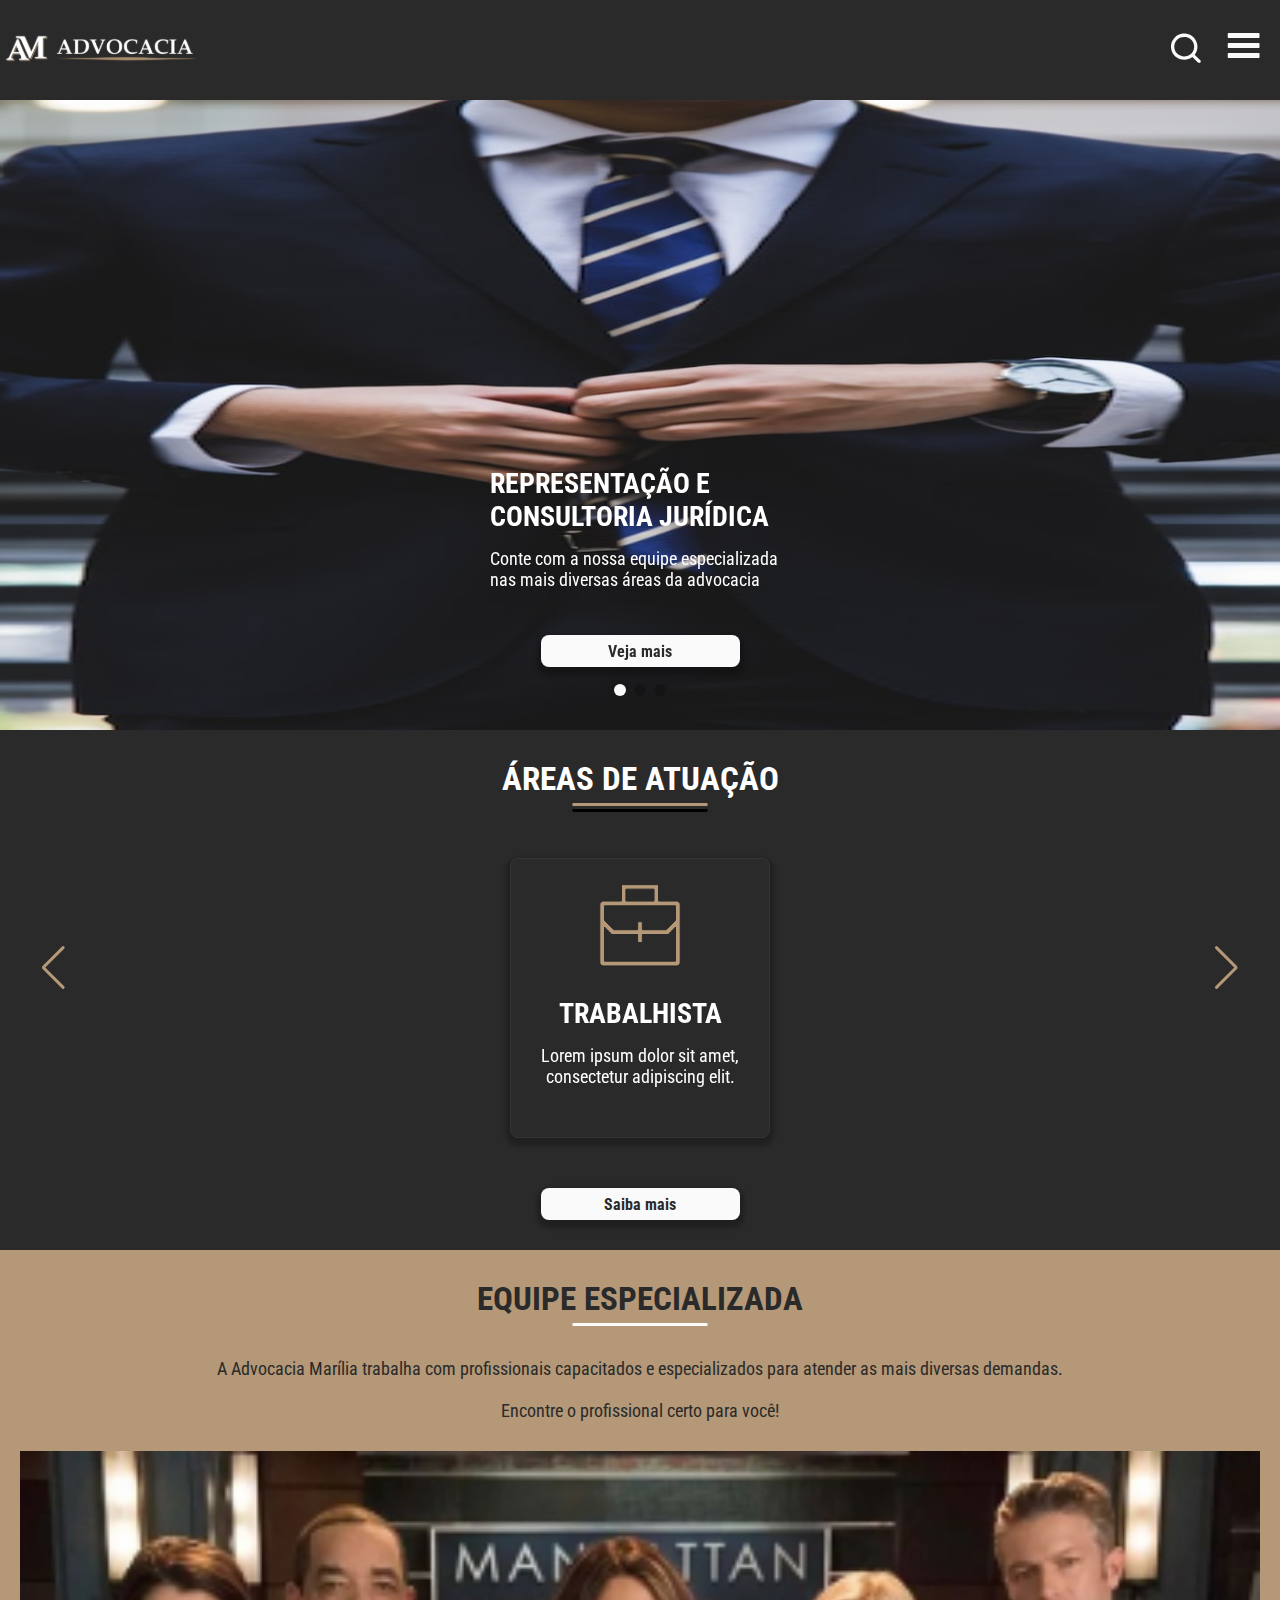
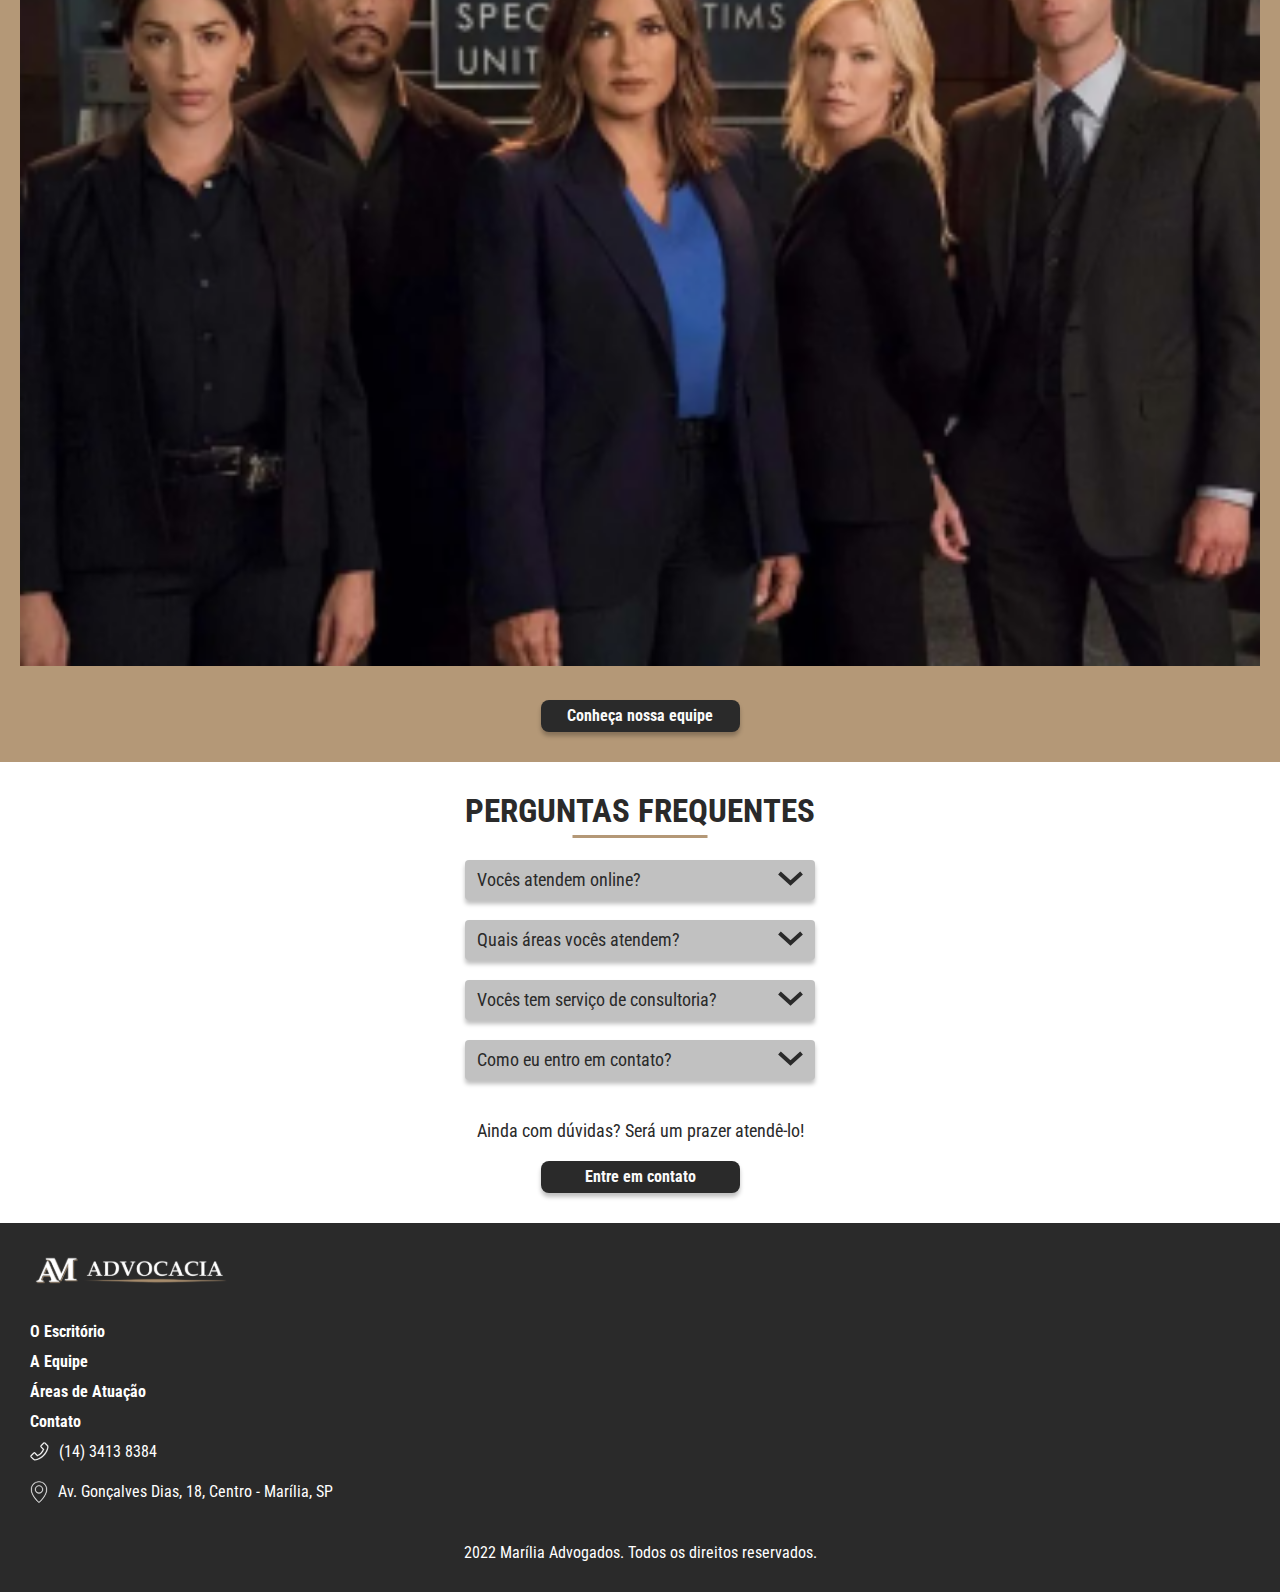
==== index.html @ bf653bd3 "first commit" ====
<!DOCTYPE html>
<html lang="pt-br">
<head>
    <meta charset="UTF-8">
    <meta http-equiv="X-UA-Compatible" content="IE=edge">
    <meta name="viewport" content="width=device-width, initial-scale=1.0">
    <link rel="stylesheet" href="style.css">
     <!-- Swiper -->
     <link
     rel="stylesheet"
     href="https://unpkg.com/swiper/swiper-bundle.min.css"
   />
   <!-- Font -->
    <link rel="preconnect" href="https://fonts.googleapis.com">
    <link rel="preconnect" href="https://fonts.gstatic.com" crossorigin>
    <link href="https://fonts.googleapis.com/css2?family=Roboto+Condensed:wght@400;700&display=swap" rel="stylesheet">
    <title>Document</title>
</head>
<body>
    <header class="header">
        <div class="header__left">
            <a class="header__logo" href="#">
                <svg width="205" height="35" viewBox="0 0 205 35" fill="none" xmlns="http://www.w3.org/2000/svg" xmlns:xlink="http://www.w3.org/1999/xlink">
                    <rect width="205" height="35" fill="url(#pattern0)"/>
                    <defs>
                    <pattern id="pattern0" patternContentUnits="objectBoundingBox" width="1" height="1">
                    <use xlink:href="#image0_37_683" transform="translate(0 -0.00222717) scale(0.00222717 0.0130449)"/>
                    </pattern>
                    <image id="image0_37_683" width="449" height="77" xlink:href="[data-uri]"/>
                    </defs>
                </svg>
            </a>
        </div>
        <div class="header__right">
            <a class="header__search" href="#">
                <svg width="31" height="30" viewBox="0 0 31 30" fill="none" xmlns="http://www.w3.org/2000/svg">
                    <path d="M30.2887 27.1489L24.6594 21.6286C26.4757 19.3528 27.4612 16.5426 27.4575 13.6495C27.4575 11.0729 26.6807 8.55428 25.2253 6.41197C23.7699 4.26967 21.7012 2.59995 19.2809 1.61395C16.8607 0.627959 14.1975 0.369978 11.6281 0.872633C9.05877 1.37529 6.69868 2.616 4.84628 4.43788C2.99388 6.25976 1.73238 8.58098 1.22131 11.108C0.710234 13.635 0.972536 16.2543 1.97505 18.6347C2.97756 21.0151 4.67525 23.0497 6.85344 24.4812C9.03162 25.9126 11.5925 26.6766 14.2122 26.6766C17.1537 26.6802 20.0111 25.711 22.3249 23.9246L27.9377 29.4612C28.0916 29.6138 28.2747 29.7349 28.4765 29.8176C28.6782 29.9003 28.8946 29.9429 29.1132 29.9429C29.3318 29.9429 29.5482 29.9003 29.7499 29.8176C29.9517 29.7349 30.1348 29.6138 30.2887 29.4612C30.4439 29.3098 30.5671 29.1297 30.6511 28.9313C30.7352 28.7328 30.7785 28.52 30.7785 28.305C30.7785 28.09 30.7352 27.8772 30.6511 27.6788C30.5671 27.4803 30.4439 27.3002 30.2887 27.1489ZM4.27814 13.6495C4.27814 11.7171 4.86076 9.82808 5.95233 8.22135C7.04389 6.61462 8.59537 5.36233 10.4106 4.62283C12.2258 3.88334 14.2232 3.68985 16.1502 4.06684C18.0772 4.44383 19.8473 5.37437 21.2366 6.74078C22.6259 8.10719 23.572 9.8481 23.9553 11.7434C24.3386 13.6386 24.1419 15.6031 23.39 17.3884C22.6381 19.1737 21.3649 20.6996 19.7312 21.7732C18.0976 22.8468 16.1769 23.4198 14.2122 23.4198C11.5775 23.4198 9.05074 22.3905 7.18775 20.5582C5.32476 18.7259 4.27814 16.2407 4.27814 13.6495Z" fill="#FAFAFA"/>
                </svg>
            </a>
            <a class="header__menu" href="#">
                <svg width="33" height="25" viewBox="0 0 33 25" fill="none" xmlns="http://www.w3.org/2000/svg">
                    <path d="M1.73633 0C1.18404 0 0.736328 0.447715 0.736328 1V4C0.736328 4.55228 1.18404 5 1.73633 5H31.5252C32.0775 5 32.5252 4.55228 32.5252 4V0.999999C32.5252 0.447714 32.0775 0 31.5252 0H1.73633ZM1.73633 10C1.18404 10 0.736328 10.4477 0.736328 11L0.736328 14C0.736328 14.5523 1.18404 15 1.73633 15H31.5252C32.0775 15 32.5252 14.5523 32.5252 14V11C32.5252 10.4477 32.0775 10 31.5252 10H1.73633ZM1.73633 20C1.18404 20 0.736328 20.4477 0.736328 21V24C0.736328 24.5523 1.18404 25 1.73633 25H31.5252C32.0775 25 32.5252 24.5523 32.5252 24V21C32.5252 20.4477 32.0775 20 31.5252 20H1.73633Z" fill="#FAFAFA"/>
                </svg>
            </a>
        </div>
    </header>
    <section class="index">
        <div class="swiper-container">
            <div class="swiper-wrapper">
                <div class="swiper-slide">
                    <img class="index__banner-img" src="/img/banner-index-1.png" alt="Homem de terno" loading="lazy">
                    <div class="index__banner-info">
                        <div class="index__banner-detail">
                            <h3 class="index__banner-title">REPRESENTAÇÃO E<br> CONSULTORIA JURÍDICA</h3>
                            <p class="index__banner-text">Conte com a nossa equipe especializada nas mais diversas áreas da advocacia</p>
                            <a class="ui-btn" href="#">Veja mais</a>
                        </div>
                    </div>
                </div>
                <div class="swiper-slide">
                    <img class="index__banner-img" src="/img/banner-index-2.png" alt="Homem em um atendimento via video chamada" loading="lazy">
                    <div class="index__banner-info">
                        <div class="index__banner-detail">
                            <h3 class="index__banner-title ">FLEXIBILIDADE</h3>
                            <p class="index__banner-text">Atendimento online ou presencial, nos ajustamos às suas necessidades!</p>
                            <a class="ui-btn" href="#">Veja mais</a>
                        </div>
                    </div>
                </div>
                <div class="swiper-slide">
                    <img class="index__banner-img" src="/img/banner-index-3.png" alt="Nosso Escritório" loading="lazy">
                    <div class="index__banner-info">
                        <div class="index__banner-detail">
                            <h3 class="index__banner-title">O ESCRITÓRIO</h3>
                            <p class="index__banner-text">Lorem ipsum dolor sit amet, consectetur adipiscing elit, sed do eiusmod tempor.</p>
                            <a class="ui-btn" href="#">Veja mais</a>
                        </div>
                    </div>
                </div>
            </div>

            <!-- If we need pagination -->
            <div id="swiper-pagination" class="swiper-pagination"></div>
          </div>
    </section>
    <section class="acting">
        <div class="acting__title">
            <h3>ÁREAS DE ATUAÇÃO</h3>
        </div>
        <div class="swiper-acting">
            <div class="swiper-wrapper">
                <div class="swiper-slide">
                    <div class="acting__card">
                        <svg class="acting__card-icon" width="82" height="83" viewBox="0 0 82 83" fill="none" xmlns="http://www.w3.org/2000/svg">
                            <path d="M59.4845 16.5781V17.0781H59.9845H77.5151C78.496 17.0793 79.4376 17.4738 80.1329 18.1768C80.8284 18.8799 81.2206 19.8343 81.2219 20.831V78.176C81.2206 79.1726 80.8284 80.127 80.1329 80.8301C79.4375 81.533 78.496 81.9275 77.5151 81.9288H4.49247C3.51151 81.9275 2.56998 81.533 1.87466 80.8301C1.17924 80.1271 0.786999 79.1729 0.785645 78.1763V20.8307C0.786955 19.8341 1.17918 18.8798 1.87461 18.1768C2.56993 17.4738 3.51148 17.0793 4.49247 17.0781H21.9836H22.4836V16.5781V0.643066H59.4845V16.5781ZM27.4179 5.13679H26.9179V5.63679V16.5781V17.0781H27.4179H54.5502H55.0502V16.5781V5.63679V5.13679H54.5502H27.4179ZM76.5267 22.3358V21.8358H76.0267H5.98083H5.48083V22.3358V36.1192V36.3248L5.62536 36.4709L14.656 45.6001L14.8028 45.7484H15.0115H38.1562H38.6562V45.2484V37.7257H43.3514V45.2484V45.7484H43.8514H66.996H67.2047L67.3515 45.6001L76.3822 36.4709L76.5267 36.3248V36.1192V22.3358ZM5.48083 76.6714V77.1714H5.98083H76.0267H76.5267V76.6714V44.2615V43.045L75.6712 43.9098L69.1463 50.5062H43.8514H43.3514V51.0062V58.6148H38.6562V51.0062V50.5062H38.1562H12.8612L6.3363 43.9098L5.48083 43.045V44.2615V76.6714Z" fill="#B49877" stroke="#2A2A2A"/>
                        </svg>
                        <h3 class="acting__card-title">TRABALHISTA</h3>
                        <p class="acting__card-text">Lorem ipsum dolor sit amet, consectetur adipiscing elit.</p>
                    </div>
                </div>
                <div class="swiper-slide">
                    <div class="acting__card">
                        <svg class="acting__card-icon" width="85" height="85" viewBox="0 0 85 85" fill="none" xmlns="http://www.w3.org/2000/svg">
                            <path d="M78.3722 53.3883L78.3725 53.3885C80.119 54.5296 81.5527 56.0891 82.5433 57.9253C83.5338 59.7614 84.0498 61.816 84.0444 63.9023V63.9036V78.4356H66.7612V73.81H78.9188H79.4188V73.31L79.4188 63.9055C79.4188 63.9051 79.4188 63.9047 79.4188 63.9043C79.4231 62.5863 79.098 61.288 78.4731 60.1275C77.8481 58.9666 76.9428 57.9804 75.8396 57.2584L75.8395 57.2584L60.5693 47.2665L67.1897 35.1286L67.1899 35.1287L67.1951 35.1186C67.8336 33.8817 68.167 32.5101 68.1676 31.1182V31.1179L68.1676 18.4613C68.1676 18.461 68.1676 18.4607 68.1676 18.4603C68.1725 15.9004 67.4303 13.3946 66.0322 11.2502C64.6338 9.10546 62.6401 7.41539 60.2953 6.38716C57.9505 5.35894 55.3567 5.03725 52.8318 5.46154C50.4714 5.8582 48.2671 6.89069 46.454 8.44365L43.3081 5.04769C45.7814 2.88064 48.8104 1.43999 52.0592 0.891013C55.4725 0.31425 58.9799 0.746832 62.1508 2.13564C65.3217 3.52445 68.0179 5.80903 69.9085 8.70883C71.7991 11.6086 72.8017 14.9974 72.7932 18.4591V18.4603V31.1173C72.7904 33.2886 72.2604 35.4268 71.2488 37.348C71.2483 37.3491 71.2477 37.3501 71.2472 37.3512L66.8953 45.3293L66.6743 45.7344L67.0605 45.9871L78.3722 53.3883Z" fill="#AC9173" stroke="#2A2A2A"/>
                            <path d="M53.0558 59.014L53.0561 59.0142C54.8026 60.1553 56.2363 61.7148 57.2269 63.551C58.2174 65.3871 58.7334 67.4417 58.728 69.528V69.5293V84.0613H0.645751L0.730728 69.5157L0.730722 69.512C0.727235 67.4284 1.2441 65.3769 2.23442 63.5437C3.22474 61.7105 4.65716 60.1535 6.40168 59.0142L6.40207 59.014L17.6478 51.6548L18.034 51.4021L17.813 50.997L13.4374 42.9754C13.4369 42.9743 13.4363 42.9733 13.4358 42.9723C12.4239 41.0536 11.9 38.9152 11.9104 36.7461V36.7437V24.0861C11.9104 14.2672 19.8847 6.2795 29.6839 6.2793C34.403 6.2866 38.9266 8.16544 42.2622 11.5037C45.5979 14.842 47.4733 19.3672 47.4768 24.0864V36.743C47.474 38.9144 46.944 41.0525 45.9324 42.9738C45.9319 42.9748 45.9313 42.9758 45.9308 42.9769L41.5791 50.955L41.3581 51.3602L41.7443 51.6128L53.0558 59.014ZM53.6024 79.4357H54.1024V78.9357L54.1024 69.5312C54.1024 69.5308 54.1024 69.5304 54.1024 69.5301C54.1067 68.212 53.7816 66.9137 53.1567 65.7532C52.5316 64.5923 51.6264 63.6061 50.5231 62.8841L50.5231 62.8841L35.2529 52.8922L41.8733 40.7544L41.8734 40.7544L41.8787 40.7443C42.5172 39.5074 42.8506 38.1358 42.8512 36.7439V36.7437V24.0861C42.8512 20.5964 41.4649 17.2498 38.9974 14.7822C36.5299 12.3147 33.1832 10.9285 29.6936 10.9285C26.204 10.9285 22.8573 12.3147 20.3897 14.7822C17.9222 17.2498 16.536 20.5964 16.536 24.0861V36.7427C16.5307 38.1326 16.8572 39.5036 17.4883 40.742L17.4881 40.7421L17.4948 40.7544L24.139 52.9351L8.93488 62.8839L9.20865 63.3023L8.93487 62.8839C7.83163 63.6059 6.92632 64.5921 6.30123 65.753C5.6765 66.9132 5.35147 68.2111 5.35562 69.5287C5.35562 69.5295 5.35562 69.5303 5.35562 69.531L5.30113 78.9328L5.29822 79.4357H5.80112H53.6024Z" fill="#AC9173" stroke="#2A2A2A"/>
                        </svg>
                            
                        <h3 class="acting__card-title">FAMÍLIA</h3>
                        <p class="acting__card-text">Lorem ipsum dolor sit amet, consectetur adipiscing elit.</p>
                    </div>
                </div>
                <div class="swiper-slide">
                    <div class="acting__card">
                        <svg class="acting__card-icon" width="85" height="85" viewBox="0 0 85 85" fill="none" xmlns="http://www.w3.org/2000/svg">
                            <path d="M74.1965 78.9163V79.4163H74.6965H84.0433V84.043H0.642822V79.4163H9.98954H10.4895V78.9163V0.642578H74.1965V78.9163ZM69.0699 79.4163H69.5699V78.9163V5.76928V5.26928H69.0699H15.6162H15.1162V5.76928V78.9163V79.4163H15.6162H39.5297H40.0297V78.9163V68.1629H44.6564V78.9163V79.4163H45.1564H69.0699Z" fill="#B49877" stroke="#2A2A2A"/>
                            <path d="M25.9639 55.9094V51.2827H30.5906V55.9094H25.9639Z" fill="#B49877" stroke="#2A2A2A"/>
                            <path d="M40.031 55.9094V51.2827H44.6577V55.9094H40.031Z" fill="#B49877" stroke="#2A2A2A"/>
                            <path d="M54.0967 55.9094V51.2827H58.7234V55.9094H54.0967Z" fill="#B49877" stroke="#2A2A2A"/>
                            <path d="M25.9639 39.0295V34.4028H30.5906V39.0295H25.9639Z" fill="#B49877" stroke="#2A2A2A"/>
                            <path d="M40.031 39.0295V34.4028H44.6577V39.0295H40.031Z" fill="#B49877" stroke="#2A2A2A"/>
                            <path d="M54.0967 39.0295V34.4028H58.7234V39.0295H54.0967Z" fill="#B49877" stroke="#2A2A2A"/>
                            <path d="M25.9639 22.1496V17.5229H30.5906V22.1496H25.9639Z" fill="#B49877" stroke="#2A2A2A"/>
                            <path d="M40.031 22.1496V17.5229H44.6577V22.1496H40.031Z" fill="#B49877" stroke="#2A2A2A"/>
                            <path d="M54.0967 22.1496V17.5229H58.7234V22.1496H54.0967Z" fill="#B49877" stroke="#2A2A2A"/>
                        </svg>
                        <h3 class="acting__card-title">IMOBILIÁRIO</h3>
                        <p class="acting__card-text">Lorem ipsum dolor sit amet, consectetur adipiscing elit.</p>
                    </div>
                </div>
                <div class="swiper-slide">
                    <div class="acting__card">
                        <svg class="acting__card-icon" width="85" height="70" viewBox="0 0 85 70" fill="none" xmlns="http://www.w3.org/2000/svg">
                            <path d="M83.2954 26.1573L83.2973 26.1597C83.6479 26.6059 83.8913 27.1265 84.009 27.6815C84.1267 28.2366 84.1155 28.8112 83.9762 29.3612L83.9758 29.3627L74.1308 68.7429H0.785645V4.93529C0.786823 3.98662 1.1642 3.07713 1.83502 2.40631C2.50584 1.73549 3.41534 1.35811 4.36402 1.35694L33.642 1.35694L33.6429 1.35694C34.3493 1.35569 35.0401 1.56417 35.6279 1.95596C36.2156 2.34774 36.6739 2.9052 36.9445 3.55767L36.9448 3.55837L40.0807 11.0875L40.2089 11.3952H40.5423H64.5924C65.5412 11.3963 66.4509 11.7737 67.1218 12.4446C67.7927 13.1155 68.1701 14.0251 68.1712 14.9739V24.222V24.722H68.6712L80.3525 24.722L80.354 24.722C80.9214 24.7202 81.4817 24.8487 81.9916 25.0975C82.5016 25.3464 82.9476 25.7089 83.2954 26.1573ZM5.43218 63.5963V64.0963H5.93218H8.59011H8.98051L9.07519 63.7176L18.1162 27.551L18.1163 27.5504C18.3175 26.742 18.7836 26.0242 19.4403 25.5115C20.097 24.9988 20.9064 24.7209 21.7395 24.722H21.7402H63.025H63.525V24.222V16.5418V16.0418H63.025H37.1117L33.0579 6.31119L32.9297 6.00348H32.5964H5.93218H5.43218V6.50348V63.5963ZM62.525 24.222H21.7402L62.525 16.5418H63.025V17.0418V23.722V24.222H62.525ZM70.1127 64.0963H70.5031L70.5977 63.7176L79.0296 29.9898L79.1849 29.3685H78.5445H22.8423H22.4519L22.3573 29.7472L13.9254 63.4751L13.7701 64.0963H14.4105H70.1127Z" fill="#B49877" stroke="#2A2A2A"/>
                        </svg>
                            
                        <h3 class="acting__card-title">PREVIDENCIÁRIO</h3>
                        <p class="acting__card-text">Lorem ipsum dolor sit amet, consectetur adipiscing elit.</p>
                    </div>
                </div>
                <div class="swiper-slide">
                    <div class="acting__card">
                        <svg class="acting__card-icon" width="101" height="92" viewBox="0 0 101 92" fill="none" xmlns="http://www.w3.org/2000/svg">
                            <path d="M65.4166 24.7576V24.5505L65.2701 24.404L45.8845 5.01837L45.738 4.87192H45.5309H45.3066H44.8066V5.37192V24.9819V25.4819H45.3066H64.9166H65.4166V24.9819V24.7576ZM5.58652 73.3533V73.8533H6.08652H64.9166H65.4166V73.3533V30.2113V29.7113H64.9166H40.5772V5.37192V4.87192H40.0772H6.08652H5.58652V5.37192V73.3533ZM69.6459 22.7988V78.0827H1.35718V0.642578H47.4898L69.6459 22.7988Z" fill="#AC9173" stroke="#2A2A2A"/>
                            <path d="M15.7368 50.6288V46.3994H51.3422V50.6288H15.7368Z" fill="#AC9173" stroke="#2A2A2A"/>
                            <path d="M15.7368 63.702V59.4727H51.3422V63.702H15.7368Z" fill="#AC9173" stroke="#2A2A2A"/>
                            <path d="M52.4547 87.5311L54.6596 73.426L61.4376 57.8571L66.4758 49.9762L79.5161 58.3532L71.8855 70.6625L66.6835 77.9165L60.7446 83.8898L52.0843 88.1638L52.4547 87.5311Z" fill="#2A2A2A" stroke="#2A2A2A"/>
                            <path d="M50.7893 87.766C50.752 88.2609 50.855 88.7563 51.0864 89.1954C51.3179 89.6345 51.6684 89.9995 52.0978 90.2485L52.109 90.2551C52.4088 90.4321 52.7406 90.5481 53.0853 90.5964C53.4301 90.6447 53.7809 90.6243 54.1178 90.5365C54.4011 90.4622 54.6703 90.3419 54.9147 90.1804C63.6613 84.3988 70.9686 76.6918 76.2767 67.65L88.9188 46.0535C89.5491 44.9832 89.962 43.799 90.1339 42.5688C90.3058 41.3386 90.2334 40.0866 89.9206 38.8845C89.6079 37.6824 89.0611 36.5537 88.3115 35.5633C87.5619 34.5728 86.6243 33.74 85.5523 33.1124C84.4804 32.4849 83.2951 32.075 82.0645 31.9063C80.8339 31.7376 79.582 31.8133 78.3807 32.1291C77.1794 32.4449 76.0522 32.9946 75.0637 33.7468C74.0752 34.4989 73.2447 35.4387 72.62 36.5123L71.8959 37.7492L69.1985 36.1702C67.9722 35.4524 66.5111 35.2511 65.1364 35.6106C63.7617 35.9701 62.5862 36.8609 61.8683 38.0871L51.686 55.4811L54.6215 57.1996L64.8039 39.8056C65.066 39.358 65.4952 39.0328 65.997 38.9016C66.4988 38.7704 67.0322 38.8438 67.4799 39.1058L70.1774 40.6848L59.9774 58.1089C54.6918 67.1639 51.5488 77.3087 50.7893 87.766ZM75.5561 38.2307C75.9569 37.546 76.4887 36.9469 77.121 36.4678C77.7533 35.9886 78.4738 35.6386 79.2414 35.4379C80.0089 35.2372 80.8085 35.1896 81.5945 35.2979C82.3804 35.4062 83.1373 35.6682 83.822 36.069C84.5067 36.4698 85.1057 37.0016 85.5849 37.6339C86.0641 38.2662 86.414 38.9867 86.6148 39.7543C86.8155 40.5218 86.8631 41.3214 86.7548 42.1073C86.6465 42.8933 86.3845 43.6502 85.9837 44.3349L79.1868 55.9457L68.7593 49.8414L75.5561 38.2307ZM67.0403 52.7772L77.4677 58.8813L73.3405 65.9317C68.5577 74.0777 62.0648 81.0893 54.3096 86.4827C55.216 77.08 58.1513 67.9858 62.9131 59.8275L67.0403 52.7772Z" fill="#AC9173" stroke="#2A2A2A"/>
                        </svg>
                        <h3 class="acting__card-title">TRABALHISTA</h3>
                        <p class="acting__card-text">Lorem ipsum dolor sit amet, consectetur adipiscing elit.</p>
                    </div>
                </div>
                <div class="swiper-slide">
                    <div class="acting__card">
                        <svg class="acting__card-icon" width="85" height="80" viewBox="0 0 85 80" fill="none" xmlns="http://www.w3.org/2000/svg">
                            <path d="M67.0861 20.8043V21.0616L67.2955 21.2111L83.9469 33.1041V78.7551H0.642822V33.1041L17.2942 21.2111L17.5036 21.0616V20.8043V4.08453C17.5045 3.28565 17.8223 2.51975 18.3872 1.95486C18.952 1.39003 19.7178 1.07228 20.5166 1.07129H64.0731C64.8719 1.07228 65.6377 1.39003 66.2025 1.95486C66.7674 2.51975 67.0851 3.28565 67.0861 4.08453V20.8043ZM77.2875 34.8637L77.8997 34.4635L77.3045 34.0383L67.8767 27.3033L67.0861 26.7385V27.7102V40.6087V41.5329L67.8597 41.0272L77.2875 34.8637ZM22.6239 5.69156H22.1239V6.19156V43.5005V43.7819L22.3644 43.9279L34.5695 51.338L34.8018 51.479L35.0464 51.3609L43.7369 47.1655L51.6954 51.2922L51.9547 51.4266L52.1992 51.2668L62.2394 44.7019L62.4658 44.5539V44.2835V6.19156V5.69156H61.9658H22.6239ZM43.8851 52.4468L43.6629 52.3316L43.4376 52.4404L5.54572 70.7332L5.26309 70.8696V71.1835V73.6348V74.1348H5.76309H78.8266H79.3266V73.6348V71.128V70.824L79.0568 70.6841L43.8851 52.4468ZM6.02259 39.4111L5.26309 38.95V39.8385V64.9425V65.7391L5.98046 65.3928L29.0137 54.2736L29.8425 53.8735L29.0559 53.3959L6.02259 39.4111ZM57.3797 53.4005L56.6633 53.8689L57.4231 54.2628L78.5965 65.241L79.3266 65.6195V64.7971V39.9741V39.0498L78.553 39.5556L57.3797 53.4005ZM17.5036 27.7102V26.7386L16.713 27.3033L7.34578 33.994L6.72878 34.4348L7.37689 34.8283L16.7441 40.5162L17.5036 40.9774V40.0888V27.7102Z" fill="#B49877" stroke="#2A2A2A"/>
                        </svg>
                            
                        <h3 class="acting__card-title">SUCESSÕES</h3>
                        <p class="acting__card-text">Lorem ipsum dolor sit amet, consectetur adipiscing elit.</p>
                    </div>
                </div>
            </div>
            <!-- If we need navigation buttons -->
            <div class="swiper-button-prev"></div>
            <div class="swiper-button-next"></div>
        </div>
        <a class="ui-btn" href="#">Saiba mais</a>
    </section>
    <section class="team">
        <div class="team__title">
            <h3>EQUIPE ESPECIALIZADA</h3>
        </div>
        <p class="team__text">
            A Advocacia Marília trabalha com profissionais capacitados e especializados para atender as mais diversas demandas.<br><br>
            Encontre o profissional certo para você!
        </p>
        <img class="team__img" src="/img/team-img.png" alt="Imagem da equipe">
        <a class="ui-btn-black" href="#">Conheça nossa equipe</a>
    </section>
    <section class="question">
        <div class="question__title">
            <h3>PERGUNTAS FREQUENTES</h3>
        </div>
        <div class="question__select-box">
            <div class="question__select">
                <span class="question__select-text">Vocês atendem online?</span>
                <div class="question__select-icon">
                    <svg class="question__select-svg" width="25" height="15" viewBox="0 0 25 15" fill="none" xmlns="http://www.w3.org/2000/svg">
                        <path d="M23.5405 2L12.5045 12L1.46846 2" stroke="#2A2A2A" stroke-width="4"/>
                    </svg>
                </div>
            </div>
            <div class="question__select-info">
                <p class="question__select-info-text">Lorem ipsum dolor sit amet, consectetur adipiscing elit, sed do eiusmod tempor incididunt ut labore et dolore magna aliqua. </p>
                <a class="ui-btn-black" href="#">Entre em contato</a>
            </div>
        </div>
        <div class="question__select-box">
            <div class="question__select">
                <span class="question__select-text">Quais áreas vocês atendem?</span>
                <div class="question__select-icon">
                    <svg class="question__select-svg" width="25" height="15" viewBox="0 0 25 15" fill="none" xmlns="http://www.w3.org/2000/svg">
                        <path d="M23.5405 2L12.5045 12L1.46846 2" stroke="#2A2A2A" stroke-width="4"/>
                    </svg>
                </div>
            </div>
            <div class="question__select-info">
                <p class="question__select-info-text">Lorem ipsum dolor sit amet, consectetur adipiscing elit, sed do eiusmod tempor incididunt ut labore et dolore magna aliqua. </p>
                <a class="ui-btn-black" href="#">Entre em contato</a>
            </div>
        </div>
        <div class="question__select-box">
            <div class="question__select">
                <span class="question__select-text">Vocês tem serviço de consultoria?</span>
                <div class="question__select-icon">
                    <svg class="question__select-svg" width="25" height="15" viewBox="0 0 25 15" fill="none" xmlns="http://www.w3.org/2000/svg">
                        <path d="M23.5405 2L12.5045 12L1.46846 2" stroke="#2A2A2A" stroke-width="4"/>
                    </svg>
                </div>
            </div>
            <div class="question__select-info">
                <p class="question__select-info-text">Lorem ipsum dolor sit amet, consectetur adipiscing elit, sed do eiusmod tempor incididunt ut labore et dolore magna aliqua. </p>
                <a class="ui-btn-black" href="#">Entre em contato</a>
            </div>
        </div>
        <div class="question__select-box">
            <div class="question__select">
                <span class="question__select-text">Como eu entro em contato?</span>
                <div class="question__select-icon">
                    <svg class="question__select-svg" width="25" height="15" viewBox="0 0 25 15" fill="none" xmlns="http://www.w3.org/2000/svg">
                        <path d="M23.5405 2L12.5045 12L1.46846 2" stroke="#2A2A2A" stroke-width="4"/>
                    </svg>
                </div>
            </div>
            <div class="question__select-info">
                <p class="question__select-info-text">Lorem ipsum dolor sit amet, consectetur adipiscing elit, sed do eiusmod tempor incididunt ut labore et dolore magna aliqua. </p>
                <a class="ui-btn-black" href="#">Entre em contato</a>
            </div>
        </div>
        <p class="question__doubt">Ainda com dúvidas? Será um prazer atendê-lo!</p>
        <a class="ui-btn-black" href="#">Entre em contato</a>
    </section>
    <a class="back-to-top" href="#">
        <svg width="26" height="15" viewBox="0 0 26 15" fill="none" xmlns="http://www.w3.org/2000/svg">
            <path d="M2 13L13.036 3L24.0721 13" stroke="#2A2A2A" stroke-width="4"/>
        </svg>
    </a>
    <footer class="footer">
        <a class="footer__logo" href="#">
            <svg width="205" height="35" viewBox="0 0 205 35" fill="none" xmlns="http://www.w3.org/2000/svg" xmlns:xlink="http://www.w3.org/1999/xlink">
                <rect width="205" height="35" fill="url(#pattern0)"/>
                <defs>
                <pattern id="pattern0" patternContentUnits="objectBoundingBox" width="1" height="1">
                <use xlink:href="#image0_37_683" transform="translate(0 -0.00222717) scale(0.00222717 0.0130449)"/>
                </pattern>
                <image id="image0_37_683" width="449" height="77" xlink:href="[data-uri]"/>
                </defs>
            </svg>
        </a>
        <a class="footer__link" href="#">O Escritório</a>
        <a class="footer__link" href="#">A Equipe</a>
        <a class="footer__link" href="#">Áreas de Atuação</a>
        <a class="footer__link" href="#">Contato</a>
        <a class="footer__phone" href="tel:1434138384">
            <svg class="footer__icon" width="19" height="19" viewBox="0 0 19 19" fill="none" xmlns="http://www.w3.org/2000/svg">
                <path d="M15.3475 0.56417L15.3476 0.564211L17.8435 3.05776C18.4483 3.66483 18.7301 4.53151 18.5892 5.37231L18.5892 5.37249C18.0783 8.44932 16.4423 11.506 13.9741 13.9788C11.5035 16.447 8.44694 18.0853 5.37266 18.5915L5.37179 18.5916C5.22927 18.6161 5.08872 18.6273 4.94297 18.6273C4.24025 18.6273 3.55484 18.3429 3.05792 17.846L0.56417 15.3522C0.28045 15.0685 0.125 14.6948 0.125 14.2945C0.125 13.8967 0.282766 13.5182 0.56417 13.2368L3.25468 10.5533L3.25539 10.5526C3.3931 10.4131 3.55729 10.3024 3.73833 10.2271C3.91937 10.1518 4.11362 10.1133 4.30969 10.1141H4.31016C4.70784 10.1141 5.08398 10.2717 5.36552 10.5532L7.46547 12.6555L7.52554 12.7157L7.60355 12.6819C8.7335 12.1929 9.75217 11.502 10.6236 10.6258C11.494 9.75845 12.1904 8.73244 12.675 7.60321L12.7084 7.52544L12.6486 7.46557L10.5486 5.36322L10.5485 5.36317C10.2648 5.07945 10.1094 4.70573 10.1094 4.30547C10.1094 3.90759 10.2671 3.52917 10.5485 3.24776L13.2367 0.564248L13.2372 0.56383C13.5183 0.280563 13.8941 0.125 14.2922 0.125C14.6899 0.125 15.066 0.282629 15.3475 0.56417ZM4.06942 16.8321L4.06984 16.8325C4.35045 17.1106 4.74664 17.2418 5.13446 17.1764C7.92683 16.7146 10.7037 15.2145 12.9579 12.9603C15.2121 10.7061 16.7122 7.92696 17.1741 5.1347C17.2395 4.74673 17.1082 4.35021 16.8275 4.06942L14.3782 1.62021L14.2898 1.53178L14.2014 1.62024L11.6045 4.21946L11.5162 4.30789L11.6046 4.39624L14.3792 7.16848L14.2195 7.59955L14.2194 7.59987C13.6618 9.11805 12.7808 10.4968 11.6374 11.6406C10.4939 12.7845 9.11547 13.666 7.59749 14.2241L7.59721 14.2242L7.16615 14.3838L4.39393 11.607L4.3055 11.5184L4.21704 11.607L1.62017 14.2062L1.53186 14.2946L1.62021 14.3829L4.06942 16.8321Z" fill="#FAFAFA" stroke="#2A2A2A" stroke-width="0.25"/>
            </svg>
            <span>(14) 3413 8384</span>    
        </a>
        <a class="footer__adress" href="https://www.google.com.br/maps/place/Av.+Gon%C3%A7alves+Dias,+18+-+Centro,+Mar%C3%ADlia+-+SP,+17501-030/@-22.2222896,-49.9474273,17z/data=!3m1!4b1!4m5!3m4!1s0x94bfd74844c22d93:0x9bbb91a0a0e30d80!8m2!3d-22.2222946!4d-49.9452386" target="_blank" rel=”noopener”>
            <svg class="footer__icon" width="18" height="22" viewBox="0 0 18 22" fill="none" xmlns="http://www.w3.org/2000/svg">
                <path d="M9 0.375C4.58867 0.375 1 3.971 1 8.38967C1 15.0077 8.46733 21.3623 8.78533 21.6297C8.84474 21.6803 8.92012 21.7083 8.99818 21.7088C9.07624 21.7093 9.15196 21.6822 9.212 21.6323C9.53 21.3697 17 15.1243 17 8.38967C17 3.971 13.4113 0.375 9 0.375ZM9.00133 20.9337C7.774 19.837 1.66667 14.0943 1.66667 8.38967C1.66667 4.33767 4.95667 1.04167 9 1.04167C13.0433 1.04167 16.3333 4.33767 16.3333 8.38967C16.3333 14.191 10.232 19.8517 9.00133 20.9337Z" fill="#FAFAFA" stroke="#FAFAFA" stroke-width="0.25"/>
                <path d="M9 4.375C6.794 4.375 5 6.169 5 8.375C5 10.581 6.794 12.375 9 12.375C11.206 12.375 13 10.581 13 8.375C13 6.169 11.206 4.375 9 4.375ZM9 11.7083C7.162 11.7083 5.66667 10.213 5.66667 8.375C5.66667 6.537 7.162 5.04167 9 5.04167C10.838 5.04167 12.3333 6.537 12.3333 8.375C12.3333 10.213 10.838 11.7083 9 11.7083Z" fill="#FAFAFA" stroke="#FAFAFA" stroke-width="0.25"/>
            </svg>
            <span>Av. Gonçalves Dias, 18, Centro - Marília, SP</span>
        </a>
        <div class="footer__copyright">
            2022 Marília Advogados. Todos os direitos reservados.
        </div>
    </footer>
      <!-- swiper -->
    <script src="https://unpkg.com/swiper/swiper-bundle.min.js"></script>
    <script src="main.js"></script>
</body>
</html>
---- style.css ----
* {
    margin: 0px;
    padding: 0px;
    box-sizing: border-box;
    font-family: 'Roboto Condensed', sans-serif;
    scroll-behavior: smooth;
}

.ui-btn {
    display: flex;
    align-items: center;
    justify-content: center;
    width: 100%;
    max-width: 199px;
    margin: 0 auto;
    font-weight: bold;
    text-decoration: none;
    height: 32px;
    background: #FAFAFA;
    color: #2A2A2A;
    border-radius: 8px;
    box-shadow: 0px 4px 4px 4px rgba(0, 0, 0, 0.25);
}

.ui-btn-black {
    display: flex;
    align-items: center;
    justify-content: center;
    width: 100%;
    max-width: 199px;
    margin: 0 auto;
    font-weight: bold;
    text-decoration: none;
    height: 32px;
    background: #2A2A2A;
    color:  #FAFAFA;
    border-radius: 8px;
    box-shadow: 0px 4px 4px 0px rgba(0, 0, 0, 0.25);
}

/* ==============HEADER============= */

.header { 
    width: 100%;
    height: 100px;
    background-color: #2A2A2A;
    display: flex;
    justify-content: space-between;
    align-items: center;
    box-shadow: 0px 4px 4px rgba(0, 0, 0, 0.25);
}

.header__logo {
    width: 100%;
}

.header__right {
    width: 100%;
    max-width: 90px;
    display: flex;
    justify-content: space-between;
    margin-right: 20px;
}

/* ===================INDEX======================= */

.index__banner-img {
    width: 100%;
    height: 100%;
}

.index__banner-info {
    display: flex;
    flex-wrap: wrap;
    justify-content: center;
    position: absolute;
    bottom: 10%;
    width: 100%;
}

.index__banner-detail {
    text-align: left;
    width: 100%;
    max-width: max-content;
}

.index__banner-title {
    width: 100%;
    font-size: 28px;
    margin-bottom: 15px;
    color: #FFF;
    object-fit: cover;
}

.index__banner-text {
    width: 100%;
    max-width: 300px;
    font-size: 18px;
    color: #FFF;
    margin-bottom: 45px;
}
  
/* ============swiper================= */

.swiper-container {
    width: 100%;
    height: 630px;
    position: relative;
    overflow: hidden;

}

.swiper-slide {
    height: auto;
    width: 100%;
    position: relative;
}

#swiper-pagination {
    position: absolute;
    bottom: 30px;
}



.swiper-pagination .swiper-pagination-bullet {
    width: 0.75rem;
    height: 0.75rem;
    color: #2A2A2A;
}

.swiper-pagination .swiper-pagination-bullet-active {
    background: #FAFAFA;
}

/*===================ACTING============================= */

.acting {
    width: 100%;
    height: 100%;
    background-color: #2A2A2A;
    color: #FFF;
    overflow: hidden;
    padding: 30px;
}

.acting__title {
    width: 100%;
    font-size: 28px;
    text-align: center;
    position: relative;
}

.acting__title::after {
    content: '';
    width: 135px;
    height: 3px;
    background-color: #B49877;
    position: absolute;
    bottom: -8px;
    left: 50%;
    transform: translateX(-50%);
}

.acting__title::before {
    content: '';
    width: 135px;
    height: 3px;
    background-color: #000;
    position: absolute;
    bottom: -14px;
    left: 50%;
    transform: translateX(-50%);
}

.acting__card {
    margin: 60px auto 0;
    padding: 25px;
    width: 260px;
    height: 280px;
    border: 1px solid rgba(250, 250, 250, 0.05);
    box-shadow: 0px 4px 4px 4px rgba(0, 0, 0, 0.25);
    border-radius: 8px;
}

.acting__card-icon {
    display: block;
    margin: 0 auto;
}

.acting__card-title {
    text-align: center;
    font-size: 28px;
    margin-top: 30px;
}

.acting__card-text {
    font-size: 18px;
    line-height: 21px;
    text-align: center;
    margin-top: 15px;
}

.swiper-acting {
    position: relative;
}

.swiper-button-next:after, .swiper-button-prev:after {
    color: #B49877;
}

.acting .ui-btn {
    margin-top: 50px;
}

/* =====0=====================TEAM==============================*/

.team {
    background-color: #B49877;
    color: #2A2A2A;
    padding: 30px 20px;
}

.team__title {
    width: 100%;
    font-size: 28px;
    text-align: center;
    position: relative;
}

.team__title::after {
    content: '';
    width: 135px;
    height: 3px;
    background-color: #FAFAFA;
    position: absolute;
    bottom: -8px;
    left: 50%;
    transform: translateX(-50%);
}

.team__text {
    margin-top: 40px;
    text-align: center;
    font-size: 18px;
}

.team__img {
    width: 100%;
    height: auto;
    margin: 30px 0;
}

/* =================QUESTION=============== */

.question {
    color: #2A2A2A;
    padding: 30px;
}

.question__title {
    width: 100%;
    font-size: 28px;
    text-align: center;
    position: relative;
    margin-bottom: 30px;
}

.question__title::after {
    content: '';
    width: 135px;
    height: 3px;
    background-color: #B49877;
    position: absolute;
    bottom: -8px;
    left: 50%;
    transform: translateX(-50%);
}

.question__select-box {
    width: 100%;
    height: auto;
}

.question__select {
    width: 100%;
    max-width: 350px;
    height: 40px;
    padding: 0 12px;
    margin: 0px auto;
    background-color: #C1C1C1;
    font-size: 18px;
    display: flex;
    align-items: center;
    justify-content: space-between;
    border-radius: 4px;
    box-shadow: 0px 4px 4px 0px rgba(0, 0, 0, 0.25);
}

.question__select-info {
    max-height: 0;
    transition: 0.5s;
    overflow: hidden;
    max-width: 350px;
    background: rgba(0, 0, 0, 0.05);
    display: block;
    font-size: 18px;
    transition-timing-function: ease-out;
    opacity: 0;
    padding: 0 0 20px 0;
    margin: 0 auto;
    border-radius: 4px;
}

.question__select-info-text {
    padding: 15px;
}

.question__select-svg {
    transition: .3s;
}

.question__select-box.active .question__select-info {
    max-height: 145px;
    transition-timing-function: ease-in;
    opacity: 1;
}

.question__select-box.active .question__select-svg {
    transform: rotate(180deg);
}

.question__doubt {
    font-size: 18px;
    text-align: center;
    margin: 20px 0;
}

/* ============BACK-TO-TOP============== */

.back-to-top {
    width: 50px;
    height: 50px;
    display: flex;
    align-items: center;
    justify-content: center;
    background: #C1C1C1 ;
    position: fixed;
    right: 1rem;
    bottom: 1rem;
    visibility: hidden;
    opacity: 0;
    transition: 0.3s;
    transform: translateY(100%);
    box-shadow: 0px 4px 1px rgba(0, 0, 0, 0.25);
    border-radius: 8px;
    z-index: 999;
  }
  
  .back-to-top.show {
    visibility: visible;
    opacity: 1;
    transform: translateY(0);
  }

/* =============FOOTER============================= */

.footer {
    background-color: #2A2A2A;
    color: #FFF;
    padding: 30px;
}

.footer__logo {
    display: block;
    margin-bottom: 30px;
}

.footer__link {
    display: block;
    margin-bottom: 10px;
    color: #FFF;
    text-decoration: none;
    font-weight: bold;
    font-size: 16px;
    line-height: 20px;
}

.footer__phone {
    display: flex;
    align-items: center;
    text-decoration: none;
    color: #FFF;
    margin-bottom: 20px;
}

.footer__adress {
    display: flex;
    align-items: center;
    text-decoration: none;
    color: #FFF;
}

.footer__icon {
    margin-right: 10px;
}

.footer__copyright {
    text-align: center;
    margin-top: 40px;
}
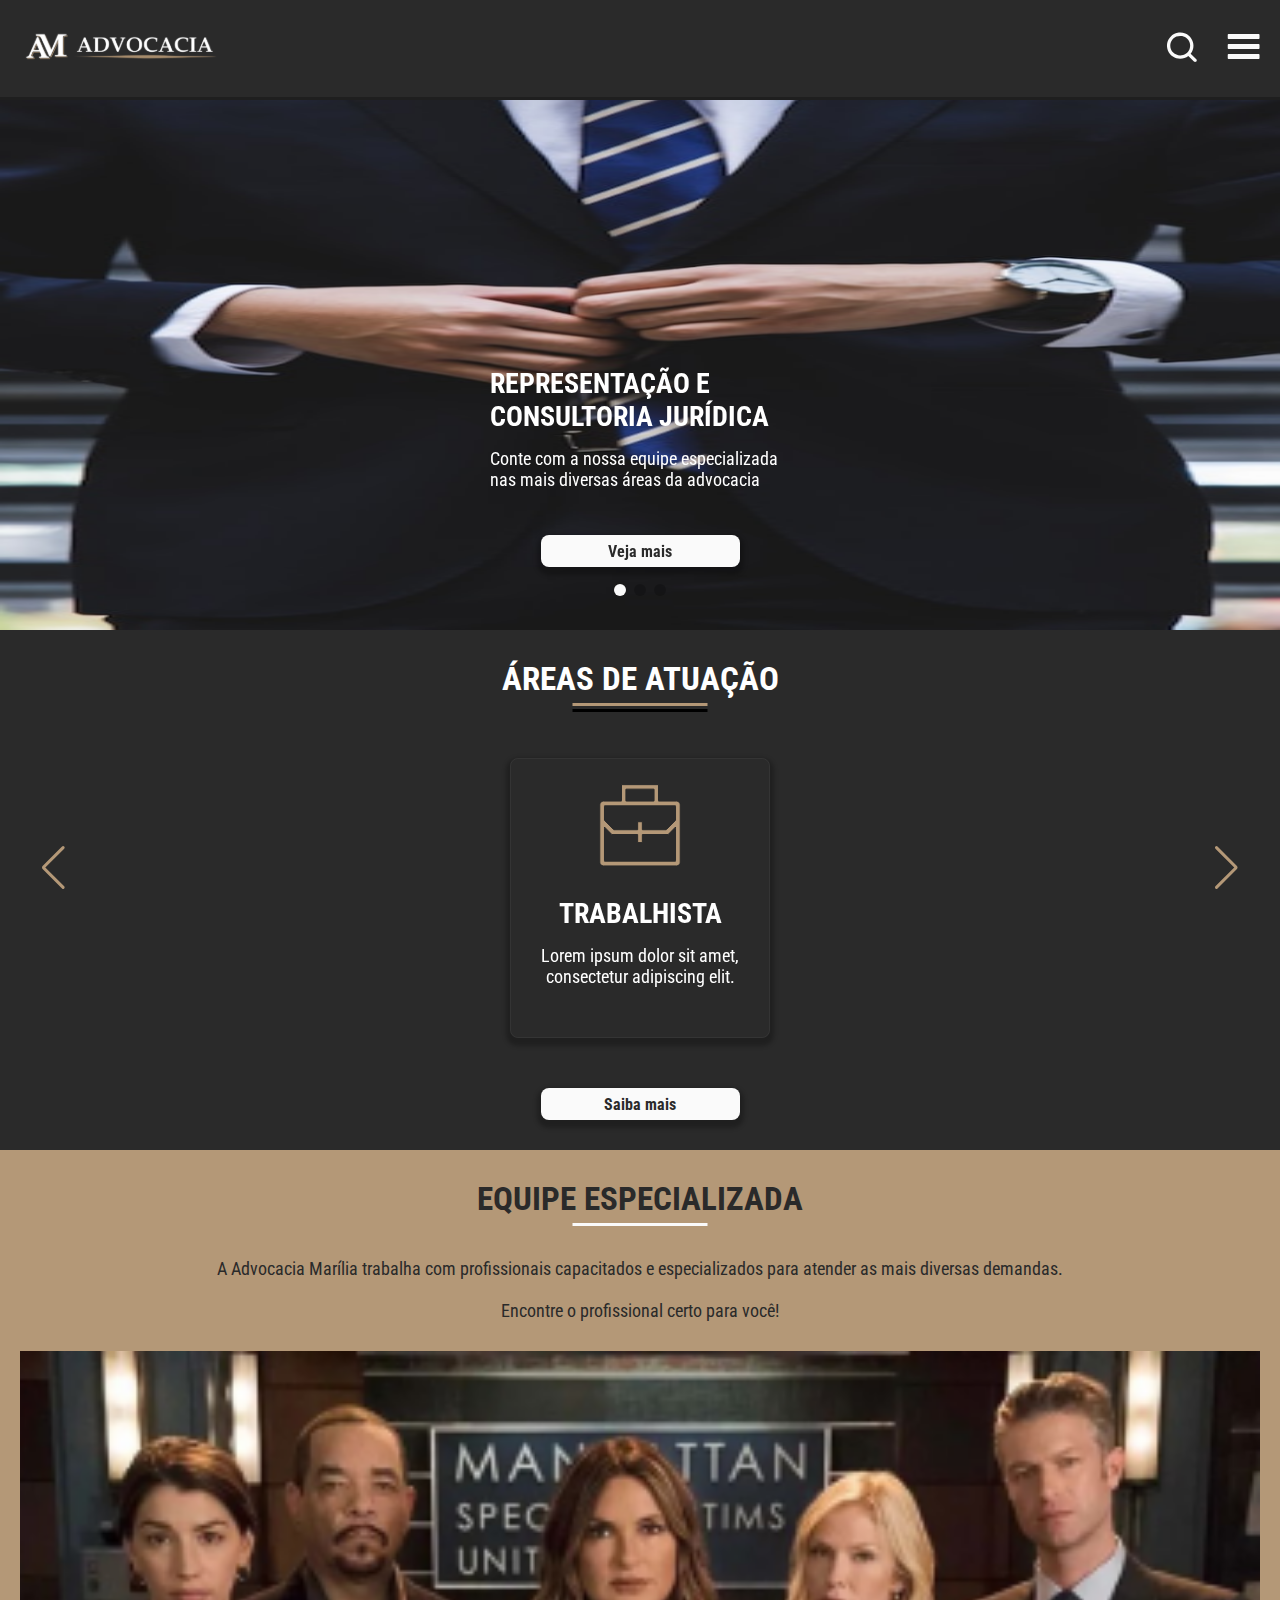
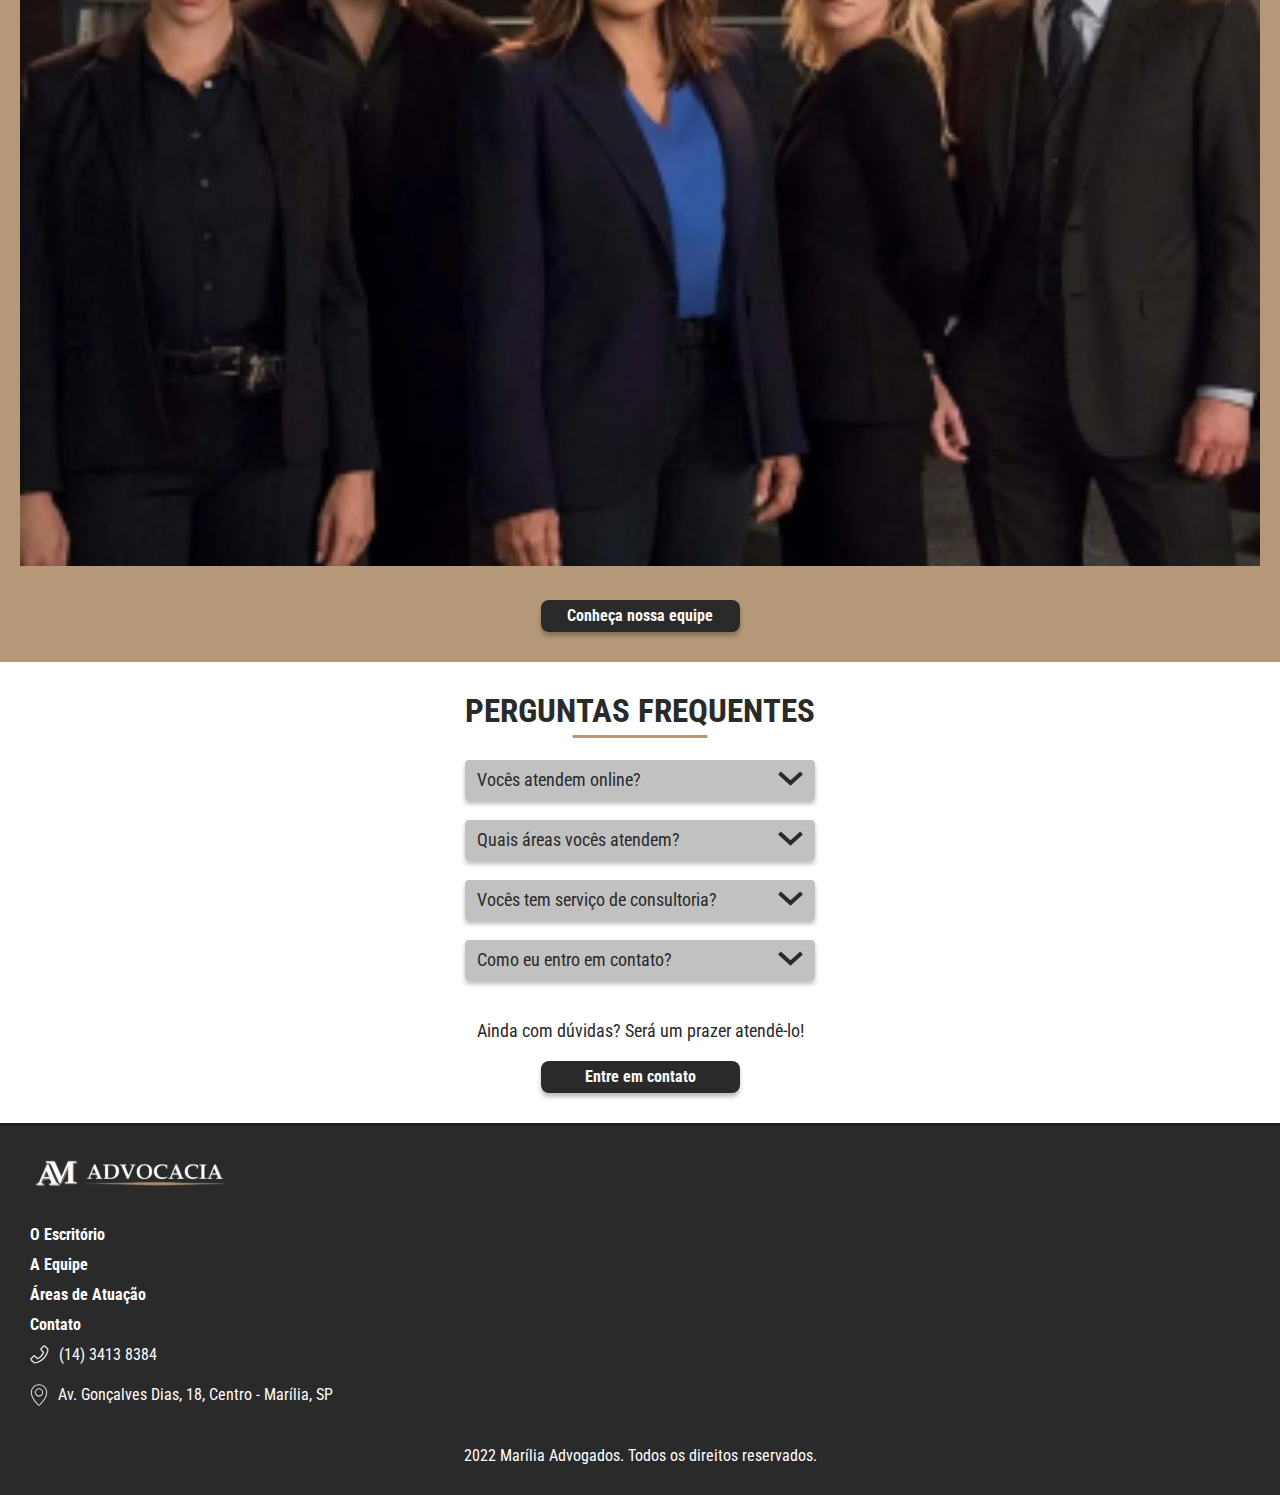
==== commit 54f65a87: "mudança na pag acting" ====
--- a/index.html
+++ b/index.html
@@ -4,7 +4,7 @@
     <meta charset="UTF-8">
     <meta http-equiv="X-UA-Compatible" content="IE=edge">
     <meta name="viewport" content="width=device-width, initial-scale=1.0">
-    <link rel="stylesheet" href="style.css">
+    <link rel="stylesheet" href="./css/style.css">
      <!-- Swiper -->
      <link
      rel="stylesheet"
@@ -14,41 +14,43 @@
     <link rel="preconnect" href="https://fonts.googleapis.com">
     <link rel="preconnect" href="https://fonts.gstatic.com" crossorigin>
     <link href="https://fonts.googleapis.com/css2?family=Roboto+Condensed:wght@400;700&display=swap" rel="stylesheet">
-    <title>Document</title>
+    <title>AM Advogados - Home</title>
 </head>
 <body>
     <header class="header">
         <div class="header__left">
             <a class="header__logo" href="#">
-                <svg width="205" height="35" viewBox="0 0 205 35" fill="none" xmlns="http://www.w3.org/2000/svg" xmlns:xlink="http://www.w3.org/1999/xlink">
-                    <rect width="205" height="35" fill="url(#pattern0)"/>
-                    <defs>
-                    <pattern id="pattern0" patternContentUnits="objectBoundingBox" width="1" height="1">
-                    <use xlink:href="#image0_37_683" transform="translate(0 -0.00222717) scale(0.00222717 0.0130449)"/>
-                    </pattern>
-                    <image id="image0_37_683" width="449" height="77" xlink:href="[data-uri]"/>
-                    </defs>
-                </svg>
+            <img src="./svg/logo.svg" alt="">
             </a>
         </div>
         <div class="header__right">
-            <a class="header__search" href="#">
-                <svg width="31" height="30" viewBox="0 0 31 30" fill="none" xmlns="http://www.w3.org/2000/svg">
-                    <path d="M30.2887 27.1489L24.6594 21.6286C26.4757 19.3528 27.4612 16.5426 27.4575 13.6495C27.4575 11.0729 26.6807 8.55428 25.2253 6.41197C23.7699 4.26967 21.7012 2.59995 19.2809 1.61395C16.8607 0.627959 14.1975 0.369978 11.6281 0.872633C9.05877 1.37529 6.69868 2.616 4.84628 4.43788C2.99388 6.25976 1.73238 8.58098 1.22131 11.108C0.710234 13.635 0.972536 16.2543 1.97505 18.6347C2.97756 21.0151 4.67525 23.0497 6.85344 24.4812C9.03162 25.9126 11.5925 26.6766 14.2122 26.6766C17.1537 26.6802 20.0111 25.711 22.3249 23.9246L27.9377 29.4612C28.0916 29.6138 28.2747 29.7349 28.4765 29.8176C28.6782 29.9003 28.8946 29.9429 29.1132 29.9429C29.3318 29.9429 29.5482 29.9003 29.7499 29.8176C29.9517 29.7349 30.1348 29.6138 30.2887 29.4612C30.4439 29.3098 30.5671 29.1297 30.6511 28.9313C30.7352 28.7328 30.7785 28.52 30.7785 28.305C30.7785 28.09 30.7352 27.8772 30.6511 27.6788C30.5671 27.4803 30.4439 27.3002 30.2887 27.1489ZM4.27814 13.6495C4.27814 11.7171 4.86076 9.82808 5.95233 8.22135C7.04389 6.61462 8.59537 5.36233 10.4106 4.62283C12.2258 3.88334 14.2232 3.68985 16.1502 4.06684C18.0772 4.44383 19.8473 5.37437 21.2366 6.74078C22.6259 8.10719 23.572 9.8481 23.9553 11.7434C24.3386 13.6386 24.1419 15.6031 23.39 17.3884C22.6381 19.1737 21.3649 20.6996 19.7312 21.7732C18.0976 22.8468 16.1769 23.4198 14.2122 23.4198C11.5775 23.4198 9.05074 22.3905 7.18775 20.5582C5.32476 18.7259 4.27814 16.2407 4.27814 13.6495Z" fill="#FAFAFA"/>
-                </svg>
-            </a>
-            <a class="header__menu" href="#">
-                <svg width="33" height="25" viewBox="0 0 33 25" fill="none" xmlns="http://www.w3.org/2000/svg">
-                    <path d="M1.73633 0C1.18404 0 0.736328 0.447715 0.736328 1V4C0.736328 4.55228 1.18404 5 1.73633 5H31.5252C32.0775 5 32.5252 4.55228 32.5252 4V0.999999C32.5252 0.447714 32.0775 0 31.5252 0H1.73633ZM1.73633 10C1.18404 10 0.736328 10.4477 0.736328 11L0.736328 14C0.736328 14.5523 1.18404 15 1.73633 15H31.5252C32.0775 15 32.5252 14.5523 32.5252 14V11C32.5252 10.4477 32.0775 10 31.5252 10H1.73633ZM1.73633 20C1.18404 20 0.736328 20.4477 0.736328 21V24C0.736328 24.5523 1.18404 25 1.73633 25H31.5252C32.0775 25 32.5252 24.5523 32.5252 24V21C32.5252 20.4477 32.0775 20 31.5252 20H1.73633Z" fill="#FAFAFA"/>
-                </svg>
-            </a>
+            <nav class="nav__menu">
+                <div class="menu">
+                <ul class="">
+                    <li><a class="title" href="#">O Escritório</a></li>
+                    <li><a class="title" href="#">A Equipe</a></li>
+                    <li><a class="title" href="acting.html">Áreas de Atuação</a></li>
+                    <li><a class="title" href="#">Contato</a></li>
+                </ul>
+                </div>
+                <a class="header__search" href="#">
+                    <svg width="31" height="30" viewBox="0 0 31 30" fill="none" xmlns="http://www.w3.org/2000/svg">
+                        <path d="M30.2887 27.1489L24.6594 21.6286C26.4757 19.3528 27.4612 16.5426 27.4575 13.6495C27.4575 11.0729 26.6807 8.55428 25.2253 6.41197C23.7699 4.26967 21.7012 2.59995 19.2809 1.61395C16.8607 0.627959 14.1975 0.369978 11.6281 0.872633C9.05877 1.37529 6.69868 2.616 4.84628 4.43788C2.99388 6.25976 1.73238 8.58098 1.22131 11.108C0.710234 13.635 0.972536 16.2543 1.97505 18.6347C2.97756 21.0151 4.67525 23.0497 6.85344 24.4812C9.03162 25.9126 11.5925 26.6766 14.2122 26.6766C17.1537 26.6802 20.0111 25.711 22.3249 23.9246L27.9377 29.4612C28.0916 29.6138 28.2747 29.7349 28.4765 29.8176C28.6782 29.9003 28.8946 29.9429 29.1132 29.9429C29.3318 29.9429 29.5482 29.9003 29.7499 29.8176C29.9517 29.7349 30.1348 29.6138 30.2887 29.4612C30.4439 29.3098 30.5671 29.1297 30.6511 28.9313C30.7352 28.7328 30.7785 28.52 30.7785 28.305C30.7785 28.09 30.7352 27.8772 30.6511 27.6788C30.5671 27.4803 30.4439 27.3002 30.2887 27.1489ZM4.27814 13.6495C4.27814 11.7171 4.86076 9.82808 5.95233 8.22135C7.04389 6.61462 8.59537 5.36233 10.4106 4.62283C12.2258 3.88334 14.2232 3.68985 16.1502 4.06684C18.0772 4.44383 19.8473 5.37437 21.2366 6.74078C22.6259 8.10719 23.572 9.8481 23.9553 11.7434C24.3386 13.6386 24.1419 15.6031 23.39 17.3884C22.6381 19.1737 21.3649 20.6996 19.7312 21.7732C18.0976 22.8468 16.1769 23.4198 14.2122 23.4198C11.5775 23.4198 9.05074 22.3905 7.18775 20.5582C5.32476 18.7259 4.27814 16.2407 4.27814 13.6495Z" fill="#FAFAFA"/>
+                    </svg>
+                </a>
+                <div class="toggle icon-menu">
+                    <svg width="33" height="25" viewBox="0 0 33 25" fill="none" xmlns="http://www.w3.org/2000/svg">
+                        <path d="M1.73633 0C1.18404 0 0.736328 0.447715 0.736328 1V4C0.736328 4.55228 1.18404 5 1.73633 5H31.5252C32.0775 5 32.5252 4.55228 32.5252 4V0.999999C32.5252 0.447714 32.0775 0 31.5252 0H1.73633ZM1.73633 10C1.18404 10 0.736328 10.4477 0.736328 11L0.736328 14C0.736328 14.5523 1.18404 15 1.73633 15H31.5252C32.0775 15 32.5252 14.5523 32.5252 14V11C32.5252 10.4477 32.0775 10 31.5252 10H1.73633ZM1.73633 20C1.18404 20 0.736328 20.4477 0.736328 21V24C0.736328 24.5523 1.18404 25 1.73633 25H31.5252C32.0775 25 32.5252 24.5523 32.5252 24V21C32.5252 20.4477 32.0775 20 31.5252 20H1.73633Z" fill="#FAFAFA"/>
+                    </svg>
+                </div>
+            </nav>
         </div>
     </header>
     <section class="index">
         <div class="swiper-container">
             <div class="swiper-wrapper">
                 <div class="swiper-slide">
-                    <img class="index__banner-img" src="/img/banner-index-1.png" alt="Homem de terno" loading="lazy">
+                    <img class="index__banner-img" src="./img/banner-index-1.png" alt="Homem de terno" loading="lazy">
                     <div class="index__banner-info">
                         <div class="index__banner-detail">
                             <h3 class="index__banner-title">REPRESENTAÇÃO E<br> CONSULTORIA JURÍDICA</h3>
@@ -58,7 +60,7 @@
                     </div>
                 </div>
                 <div class="swiper-slide">
-                    <img class="index__banner-img" src="/img/banner-index-2.png" alt="Homem em um atendimento via video chamada" loading="lazy">
+                    <img class="index__banner-img" src="./img/banner-index-2.png" alt="Homem em um atendimento via video chamada" loading="lazy">
                     <div class="index__banner-info">
                         <div class="index__banner-detail">
                             <h3 class="index__banner-title ">FLEXIBILIDADE</h3>
@@ -68,7 +70,7 @@
                     </div>
                 </div>
                 <div class="swiper-slide">
-                    <img class="index__banner-img" src="/img/banner-index-3.png" alt="Nosso Escritório" loading="lazy">
+                    <img class="index__banner-img" src="./img/banner-index-3.png" alt="Nosso Escritório" loading="lazy">
                     <div class="index__banner-info">
                         <div class="index__banner-detail">
                             <h3 class="index__banner-title">O ESCRITÓRIO</h3>
@@ -175,7 +177,7 @@
             A Advocacia Marília trabalha com profissionais capacitados e especializados para atender as mais diversas demandas.<br><br>
             Encontre o profissional certo para você!
         </p>
-        <img class="team__img" src="/img/team-img.png" alt="Imagem da equipe">
+        <img class="team__img" src="./img/team-img.png" alt="Imagem da equipe">
         <a class="ui-btn-black" href="#">Conheça nossa equipe</a>
     </section>
     <section class="question">
@@ -241,12 +243,13 @@
         <p class="question__doubt">Ainda com dúvidas? Será um prazer atendê-lo!</p>
         <a class="ui-btn-black" href="#">Entre em contato</a>
     </section>
-    <a class="back-to-top" href="#">
-        <svg width="26" height="15" viewBox="0 0 26 15" fill="none" xmlns="http://www.w3.org/2000/svg">
-            <path d="M2 13L13.036 3L24.0721 13" stroke="#2A2A2A" stroke-width="4"/>
-        </svg>
-    </a>
+  
     <footer class="footer">
+        <a class="back-to-top" href="#">
+            <svg width="26" height="15" viewBox="0 0 26 15" fill="none" xmlns="http://www.w3.org/2000/svg">
+                <path d="M2 13L13.036 3L24.0721 13" stroke="#2A2A2A" stroke-width="4"/>
+            </svg>
+        </a>
         <a class="footer__logo" href="#">
             <svg width="205" height="35" viewBox="0 0 205 35" fill="none" xmlns="http://www.w3.org/2000/svg" xmlns:xlink="http://www.w3.org/1999/xlink">
                 <rect width="205" height="35" fill="url(#pattern0)"/>
@@ -281,6 +284,6 @@
     </footer>
       <!-- swiper -->
     <script src="https://unpkg.com/swiper/swiper-bundle.min.js"></script>
-    <script src="main.js"></script>
+    <script src="./js/main.js"></script>
 </body>
 </html>--- a/css/style.css
+++ b/css/style.css
@@ -0,0 +1,611 @@
+* {
+    margin: 0px;
+    padding: 0px;
+    box-sizing: border-box;
+    font-family: 'Roboto Condensed', sans-serif;
+    scroll-behavior: smooth;
+}
+
+.ui-btn {
+    display: flex;
+    align-items: center;
+    justify-content: center;
+    width: 100%;
+    max-width: 199px;
+    margin: 0 auto;
+    font-weight: bold;
+    text-decoration: none;
+    height: 32px;
+    background: #FAFAFA;
+    color: #2A2A2A;
+    border-radius: 8px;
+    box-shadow: 0px 4px 4px 4px rgba(0, 0, 0, 0.25);
+}
+
+.ui-btn-black {
+    display: flex;
+    align-items: center;
+    justify-content: center;
+    width: 100%;
+    max-width: 199px;
+    margin: 0 auto;
+    font-weight: bold;
+    text-decoration: none;
+    height: 32px;
+    background: #2A2A2A;
+    color:  #FAFAFA;
+    border-radius: 8px;
+    box-shadow: 0px 4px 4px 0px rgba(0, 0, 0, 0.25);
+}
+
+/* ==============HEADER============= */
+
+.header { 
+    width: 100%;
+    height: 100px;
+    padding: 20px;
+    position: fixed;
+    top: 0;
+    left: 0;
+    z-index: 100;
+    background-color: #2A2A2A;
+    display: flex;
+    justify-content: space-between;
+    align-items: center;
+    border-bottom: 3px solid rgba(0, 0, 0, 0.25);
+}
+
+.header__logo {
+    width: 100%;
+}
+
+.header__menu {
+    margin-left: 30px;
+    background-color: transparent;
+    border: none;
+}
+
+.header__right {
+    width: 100%;
+    max-width: 485px;
+    height: auto;
+    display: flex;
+    align-items: center;
+    justify-content: right;
+}
+
+/* ================NAV=========================== */
+
+nav {
+    height: auto;
+    display: flex;
+    align-items: center;
+    justify-content: right;
+    width: 100%;
+  }
+  
+  nav ul li {
+
+    text-align: right;
+    list-style: none;
+  }
+  
+  nav ul li a {
+    display: block;
+    position: relative;
+    text-decoration: none;
+    color: #FFF;
+    margin-top: 30px;
+  }
+  
+  nav ul li a:hover,
+  nav ul li a.active {
+    color: #FFF;
+  }
+  
+  nav ul li a::after {
+    content: '';
+    width: 0%;
+    height: 2px;
+    background: #FFF;
+    position: absolute;
+    left: 0;
+    bottom: -10px;
+    transition: width 0.2s;
+  }
+  
+  nav ul li a:hover::after,
+  nav ul li a.active::after {
+    width: 100%;
+  }
+
+  .icon-menu { margin-left: 30px;}
+  
+  nav .menu {
+    opacity: 0;
+    visibility: hidden;
+    right: -20rem;
+    transition: 0.2s;
+  }
+  
+  nav .menu ul {
+    display: none;
+  }
+  
+  nav.show .menu {
+    opacity: 1;
+    visibility: visible;
+    background: #2A2A2A;
+    height: 100vh;
+    width: 250px;
+    position: absolute;
+    top: 100px;
+    right: 0;
+    padding: 0 30px;
+    box-shadow: 0px 4px 4px rgba(0, 0, 0, 0.25);
+  }
+  
+  nav.show .menu ul {
+    display: block;
+  }
+  
+  nav.show ul.grid {
+    gap: 4rem;
+  }
+  
+  .toggle {
+    cursor: pointer;
+  }
+  
+  
+/* ===================INDEX======================= */
+
+.index__banner-img {
+    width: 100%;
+    height: 100%;
+}
+
+.index__banner-info {
+    display: flex;
+    flex-wrap: wrap;
+    justify-content: center;
+    position: absolute;
+    bottom: 10%;
+    width: 100%;
+}
+
+.index__banner-detail {
+    text-align: left;
+    width: 100%;
+    max-width: max-content;
+}
+
+.index__banner-title {
+    width: 100%;
+    font-size: 28px;
+    margin-bottom: 15px;
+    color: #FFF;
+    object-fit: cover;
+}
+
+.index__banner-text {
+    width: 100%;
+    max-width: 300px;
+    font-size: 18px;
+    color: #FFF;
+    margin-bottom: 45px;
+}
+  
+/* ============swiper================= */
+
+.swiper-container {
+    width: 100%;
+    height: 630px;
+    position: relative;
+    overflow: hidden;
+
+}
+
+.swiper-slide {
+    height: auto;
+    width: 100%;
+    position: relative;
+}
+
+#swiper-pagination {
+    position: absolute;
+    bottom: 30px;
+}
+
+
+
+.swiper-pagination .swiper-pagination-bullet {
+    width: 0.75rem;
+    height: 0.75rem;
+    color: #2A2A2A;
+}
+
+.swiper-pagination .swiper-pagination-bullet-active {
+    background: #FAFAFA;
+}
+
+/*===================ACTING============================= */
+
+.acting {
+    width: 100%;
+    height: 100%;
+    background-color: #2A2A2A;
+    color: #FFF;
+    overflow: hidden;
+    padding: 30px;
+}
+
+.acting__title {
+    width: 100%;
+    font-size: 28px;
+    text-align: center;
+    position: relative;
+}
+
+.acting__title::after {
+    content: '';
+    width: 135px;
+    height: 3px;
+    background-color: #B49877;
+    position: absolute;
+    bottom: -8px;
+    left: 50%;
+    transform: translateX(-50%);
+}
+
+.acting__title::before {
+    content: '';
+    width: 135px;
+    height: 3px;
+    background-color: #000;
+    position: absolute;
+    bottom: -14px;
+    left: 50%;
+    transform: translateX(-50%);
+}
+
+.acting__card {
+    margin: 60px auto 0;
+    padding: 25px;
+    width: 260px;
+    height: 280px;
+    border: 1px solid rgba(250, 250, 250, 0.05);
+    box-shadow: 0px 4px 4px 4px rgba(0, 0, 0, 0.25);
+    border-radius: 8px;
+}
+
+.acting__card-icon {
+    display: block;
+    margin: 0 auto;
+}
+
+.acting__card-title {
+    text-align: center;
+    font-size: 28px;
+    margin-top: 30px;
+}
+
+.acting__card-text {
+    font-size: 18px;
+    line-height: 21px;
+    text-align: center;
+    margin-top: 15px;
+}
+
+.swiper-acting {
+    position: relative;
+}
+
+.swiper-button-next:after, .swiper-button-prev:after {
+    color: #B49877;
+}
+
+.acting .ui-btn {
+    margin-top: 50px;
+}
+
+/* =====0=====================TEAM==============================*/
+
+.team {
+    background-color: #B49877;
+    color: #2A2A2A;
+    padding: 30px 20px;
+}
+
+.team__title {
+    width: 100%;
+    font-size: 28px;
+    text-align: center;
+    position: relative;
+}
+
+.team__title::after {
+    content: '';
+    width: 135px;
+    height: 3px;
+    background-color: #FAFAFA;
+    position: absolute;
+    bottom: -8px;
+    left: 50%;
+    transform: translateX(-50%);
+}
+
+.team__text {
+    margin-top: 40px;
+    text-align: center;
+    font-size: 18px;
+}
+
+.team__img {
+    width: 100%;
+    height: auto;
+    margin: 30px 0;
+}
+
+/* =================QUESTION=============== */
+
+.question {
+    color: #2A2A2A;
+    padding: 30px;
+}
+
+.question__title {
+    width: 100%;
+    font-size: 28px;
+    text-align: center;
+    position: relative;
+    margin-bottom: 30px;
+}
+
+.question__title::after {
+    content: '';
+    width: 135px;
+    height: 3px;
+    background-color: #B49877;
+    position: absolute;
+    bottom: -8px;
+    left: 50%;
+    transform: translateX(-50%);
+}
+
+.question__select-box {
+    width: 100%;
+    height: auto;
+}
+
+.question__select {
+    width: 100%;
+    max-width: 350px;
+    height: 40px;
+    padding: 0 12px;
+    margin: 0px auto;
+    background-color: #C1C1C1;
+    font-size: 18px;
+    display: flex;
+    align-items: center;
+    justify-content: space-between;
+    border-radius: 4px;
+    box-shadow: 0px 4px 4px 0px rgba(0, 0, 0, 0.25);
+}
+
+.question__select-info {
+    max-height: 0;
+    transition: 0.5s;
+    overflow: hidden;
+    max-width: 350px;
+    background: rgba(0, 0, 0, 0.05);
+    display: block;
+    font-size: 18px;
+    transition-timing-function: ease-out;
+    opacity: 0;
+    padding: 0 0 20px 0;
+    margin: 0 auto;
+    border-radius: 4px;
+}
+
+.question__select-info-text {
+    padding: 15px;
+}
+
+.question__select-svg {
+    transition: .3s;
+}
+
+.question__select-box.active .question__select-info {
+    max-height: 175px;
+    transition-timing-function: ease-in;
+    opacity: 1;
+}
+
+.question__select-box.active .question__select-svg {
+    transform: rotate(180deg);
+}
+
+.question__doubt {
+    font-size: 18px;
+    text-align: center;
+    margin: 20px 0;
+}
+
+/* ============BACK-TO-TOP============== */
+
+.back-to-top {
+    width: 50px;
+    height: 50px;
+    display: flex;
+    align-items: center;
+    justify-content: center;
+    background: #C1C1C1 ;
+    position: fixed;
+    right: 1rem;
+    bottom: 1rem;
+    visibility: hidden;
+    opacity: 0;
+    transition: 0.3s;
+    transform: translateY(100%);
+    box-shadow: 0px 4px 1px rgba(0, 0, 0, 0.25);
+    border-radius: 8px;
+    z-index: 999;
+  }
+  
+  .back-to-top.show {
+    visibility: visible;
+    opacity: 1;
+    transform: translateY(0);
+  }
+
+/* =============FOOTER============================= */
+
+.footer {
+    background-color: #2A2A2A;
+    color: #FFF;
+    padding: 30px;
+    border-top: 3px solid rgba(0, 0, 0, 0.25);
+}
+
+.footer__logo {
+    display: block;
+    margin-bottom: 30px;
+}
+
+.footer__link {
+    display: block;
+    margin-bottom: 10px;
+    color: #FFF;
+    text-decoration: none;
+    font-weight: bold;
+    font-size: 16px;
+    line-height: 20px;
+}
+
+.footer__phone {
+    display: flex;
+    align-items: center;
+    text-decoration: none;
+    color: #FFF;
+    margin-bottom: 20px;
+}
+
+.footer__adress {
+    display: flex;
+    align-items: center;
+    text-decoration: none;
+    color: #FFF;
+}
+
+.footer__icon {
+    margin-right: 10px;
+}
+
+.footer__copyright {
+    text-align: center;
+    margin-top: 40px;
+}
+
+/* ==================ACTING-PAGE==================== */
+.acting-page__body {
+    background-color: #2A2A2A;
+}
+.acting-page__image {
+    margin-top: 100px;
+    margin-bottom: 25px;
+    width: 100%;
+    height: auto;
+    position: relative;
+}
+
+.acting-page__img {
+    width: 100%;
+    height: auto;
+}
+
+.acting-page__title {
+    color: #FFF;
+    position: absolute;
+    font-size: 36px;
+    bottom: 20px;
+    left: 20px;
+}
+
+.acting-page__select-box {
+    width: 100%;
+    height: auto;
+}
+
+.acting-page__select {
+    width: 100%;
+    max-width: 350px;
+    height: 62px;
+    padding: 0 12px;
+    color: #FFF;
+    margin: 0px auto;
+    font-size: 18px;
+    display: flex;
+    align-items: center;
+    justify-content: space-between;
+    border-radius: 4px;
+    border: 1px solid #FAFAFA0D;
+    box-shadow: 0px 4px 4px 4px rgba(0, 0, 0, 0.25);
+}
+
+.acting-page__label {
+    display: flex;
+    align-items: center;
+}
+
+.acting-page__label-icon {
+    margin-right: 20px;
+}
+
+.acting-page__select-info {
+    max-height: 0;
+    transition: 0.5s;
+    overflow: hidden;
+    max-width: 350px;
+    background: rgba(237, 237, 237, 0.04);
+    color: #EDEDED;
+    display: block;
+    font-size: 18px;
+    transition-timing-function: ease-out;
+    opacity: 0;
+    padding: 15px;
+    margin: 0 auto;
+    border-radius: 4px;
+}
+
+.acting-page__select-info ul,
+.acting-page__select-info ul li
+ {
+    padding: 10px;
+}
+
+
+.acting-page__select-svg {
+    transition: .3s;
+}
+
+.acting-page__select-box.active .acting-page__select-info {
+    max-height: 450px;
+    transition-timing-function: ease-in;
+    opacity: 1;
+    margin-bottom: 30px;
+}
+
+.acting-page__select-box.active .acting-page__select-svg {
+    transform: rotate(180deg);
+}
+
+.acting-page__select-info a {
+    margin-bottom: 30px;
+}
+
+
+
+
+
+
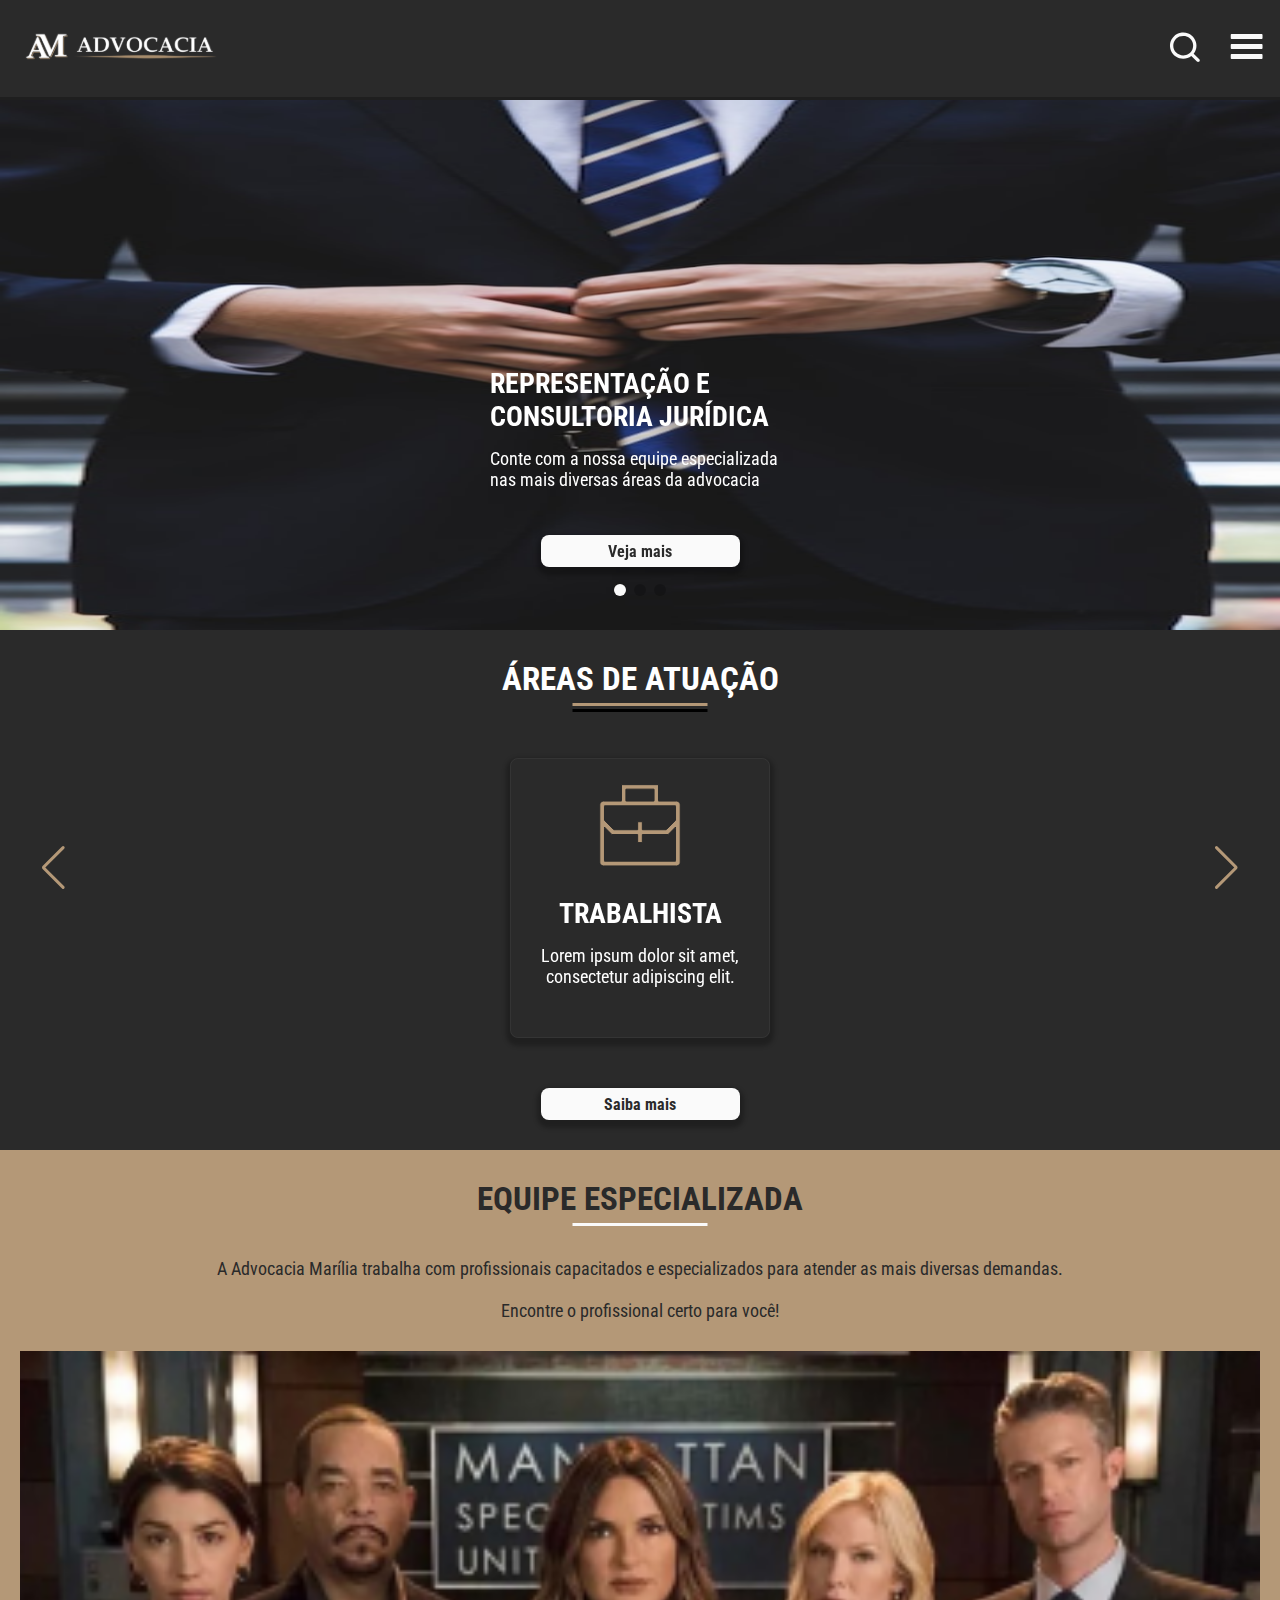
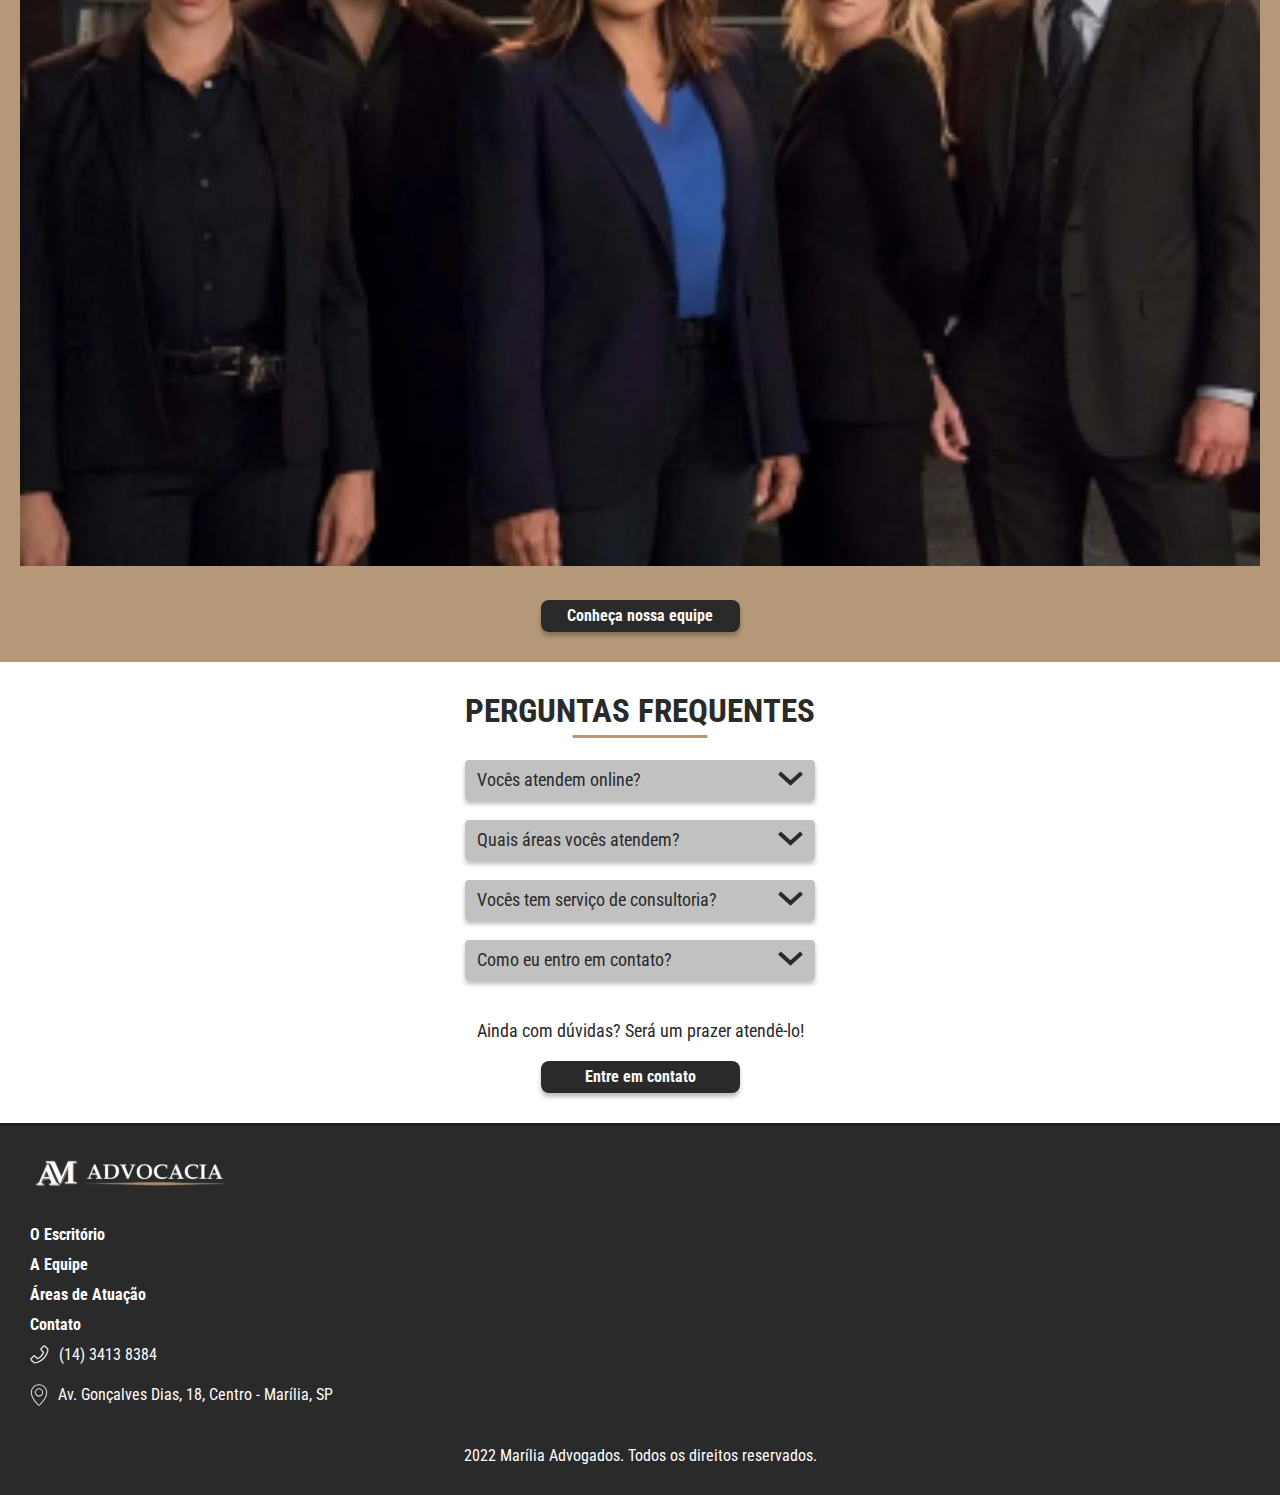
==== commit 83a1a8fb: "adicionado pre-loader" ====
--- a/index.html
+++ b/index.html
@@ -16,6 +16,11 @@
     <link href="https://fonts.googleapis.com/css2?family=Roboto+Condensed:wght@400;700&display=swap" rel="stylesheet">
     <title>AM Advogados - Home</title>
 </head>
+<!-- preloader -->
+<div class="ui__preloader">
+    <div class="ui__preloader-icon"></div>
+    <img class="ui__preloader-logo" src="./svg/logo.svg" alt="">
+</div>
 <body>
     <header class="header">
         <div class="header__left">
--- a/css/style.css
+++ b/css/style.css
@@ -4,6 +4,41 @@
     box-sizing: border-box;
     font-family: 'Roboto Condensed', sans-serif;
     scroll-behavior: smooth;
+}
+
+.ui__preloader {
+    width: 100%;
+    height: 100%;
+    position: fixed;
+    display: flex;
+    background-color: #2A2A2A;
+    z-index: 999999;
+}
+
+.ui__preloader-icon {
+    width: 170px;
+    height: 170px;
+    margin: auto;
+    position: relative;
+    display: flex;
+    border: 2px solid #B49877;
+    border-left-color: transparent;
+    border-radius: 50%;
+    animation: rotate 1s infinite;
+}
+
+.ui__preloader-logo {
+    position: absolute;
+    transform: translate(-50%, -50%);
+    left: 50%;
+    top: 50%;
+    width: 175px;
+}
+
+@keyframes rotate {
+    100% {
+        transform: rotate(360deg);
+    }
 }
 
 .ui-btn {
@@ -67,7 +102,6 @@
 
 .header__right {
     width: 100%;
-    max-width: 485px;
     height: auto;
     display: flex;
     align-items: center;
@@ -77,11 +111,12 @@
 /* ================NAV=========================== */
 
 nav {
-    height: auto;
+    width: 100%;
+    height: auto;
+    margin-left: auto;
     display: flex;
     align-items: center;
     justify-content: right;
-    width: 100%;
   }
   
   nav ul li {
@@ -99,32 +134,26 @@
   }
   
   nav ul li a:hover,
-  nav ul li a.active {
-    color: #FFF;
-  }
-  
-  nav ul li a::after {
-    content: '';
-    width: 0%;
-    height: 2px;
-    background: #FFF;
-    position: absolute;
-    left: 0;
-    bottom: -10px;
-    transition: width 0.2s;
-  }
-  
-  nav ul li a:hover::after,
-  nav ul li a.active::after {
-    width: 100%;
-  }
-
-  .icon-menu { margin-left: 30px;}
+  nav ul li a.show{
+    color: #FFF;
+  }
+
+  .header__search {
+    display: block;
+    margin-left: auto;
+  }
+  
+  .icon-menu { 
+    display: block;
+    width: 30px;
+    height: auto;
+    margin-left: 30px;
+}
   
   nav .menu {
+    position: absolute;
     opacity: 0;
     visibility: hidden;
-    right: -20rem;
     transition: 0.2s;
   }
   
@@ -149,9 +178,6 @@
     display: block;
   }
   
-  nav.show ul.grid {
-    gap: 4rem;
-  }
   
   .toggle {
     cursor: pointer;
